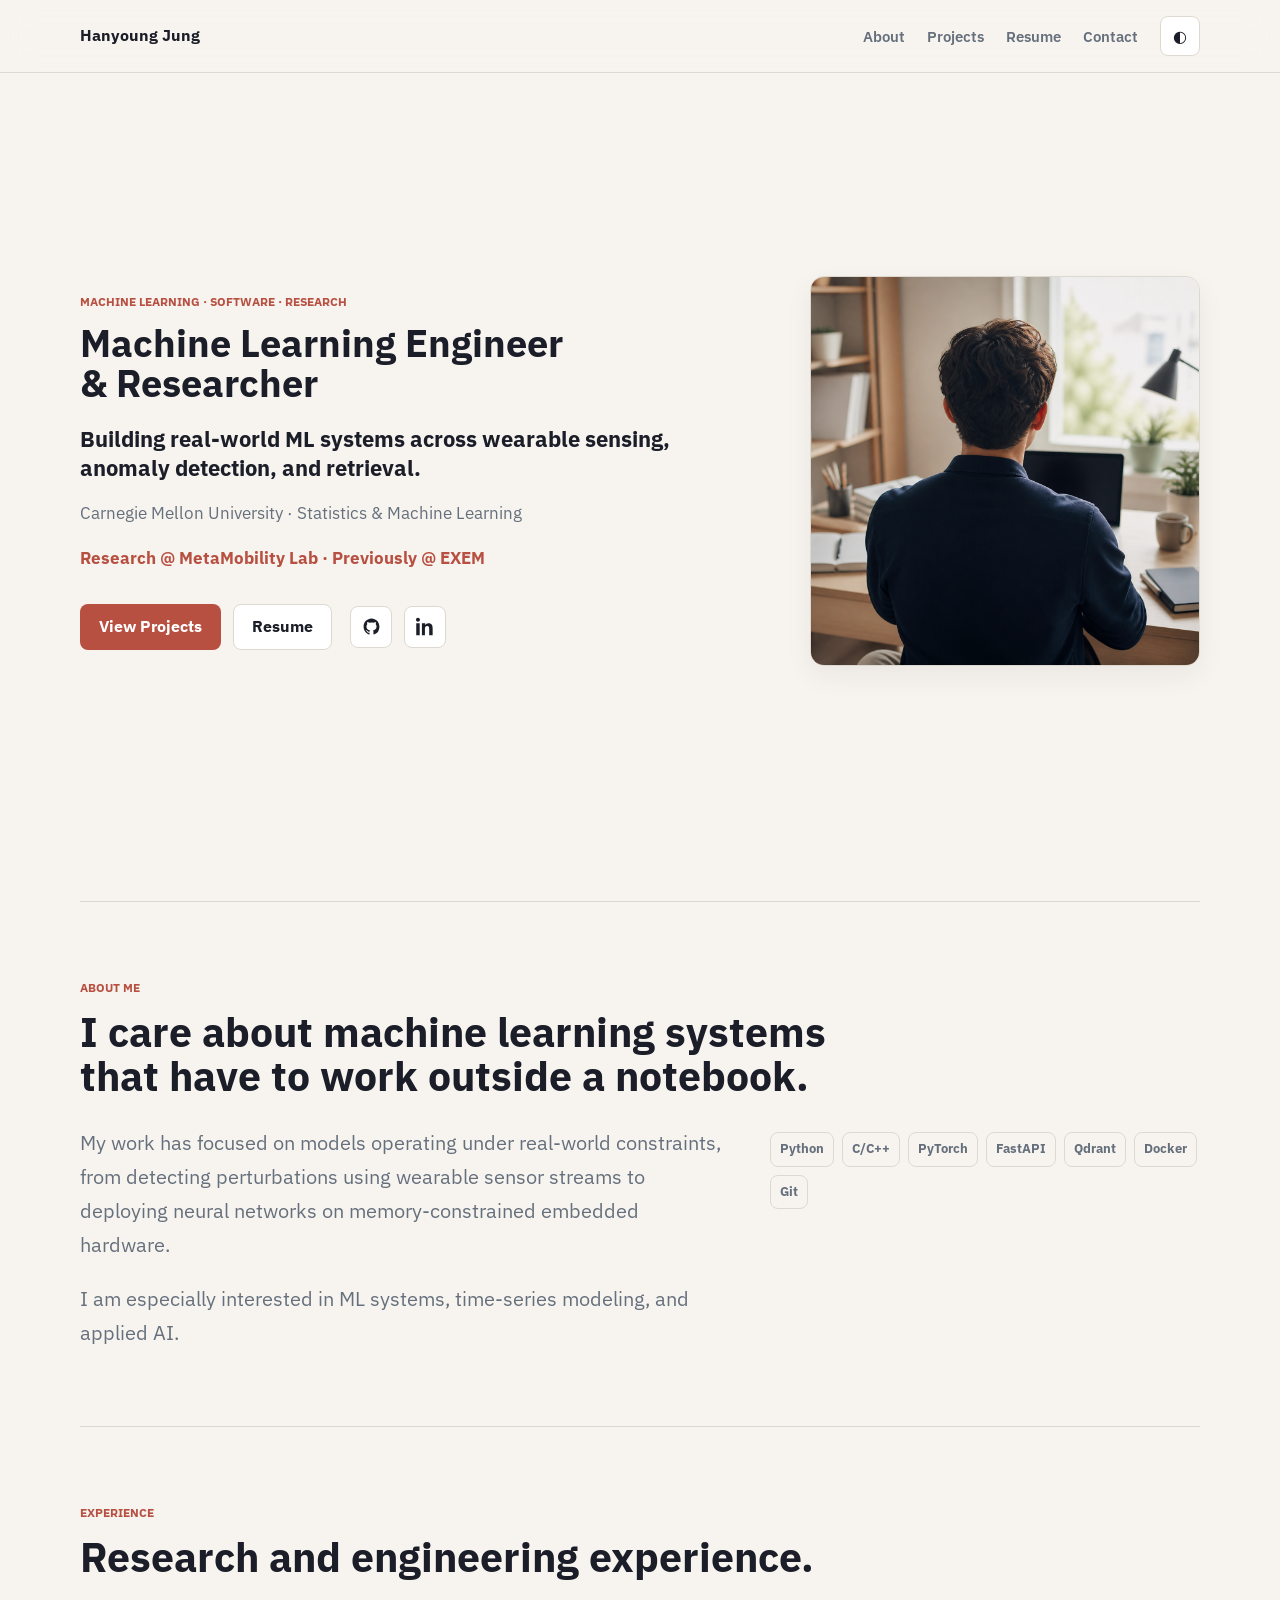
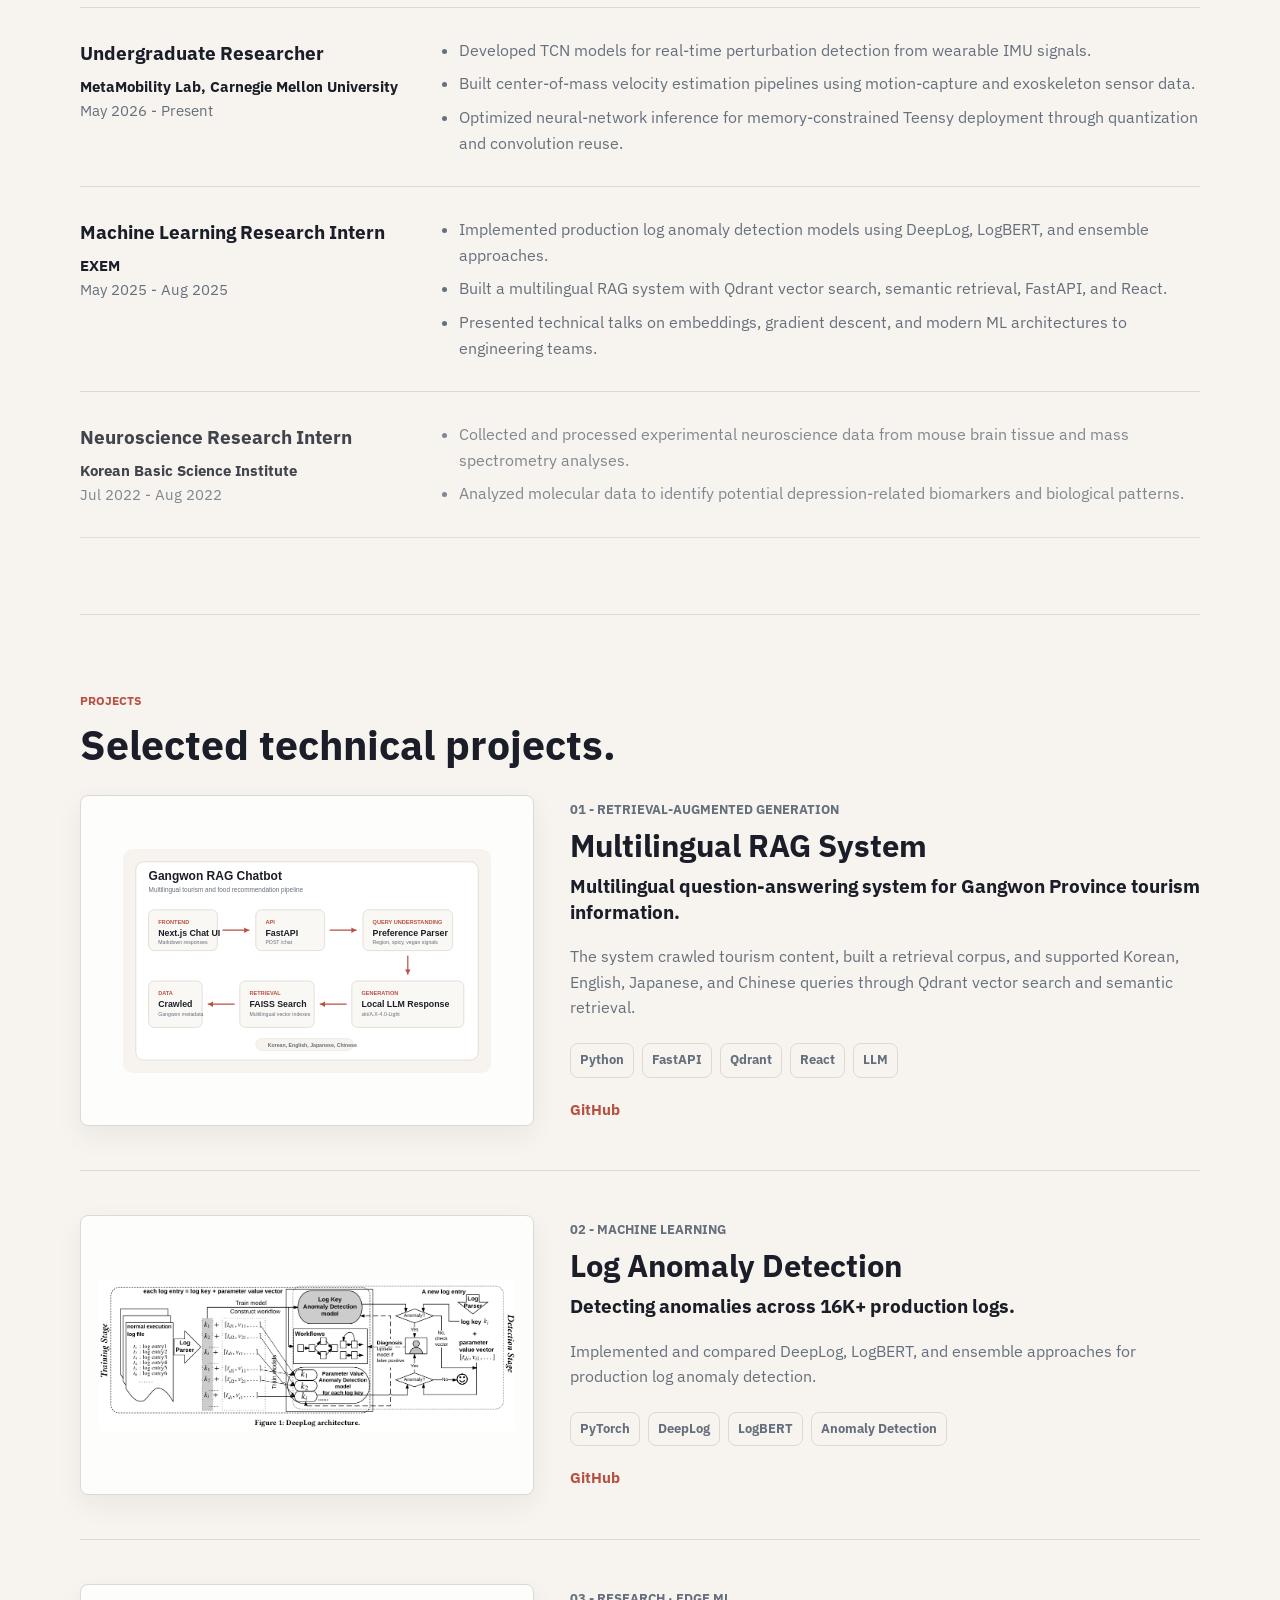
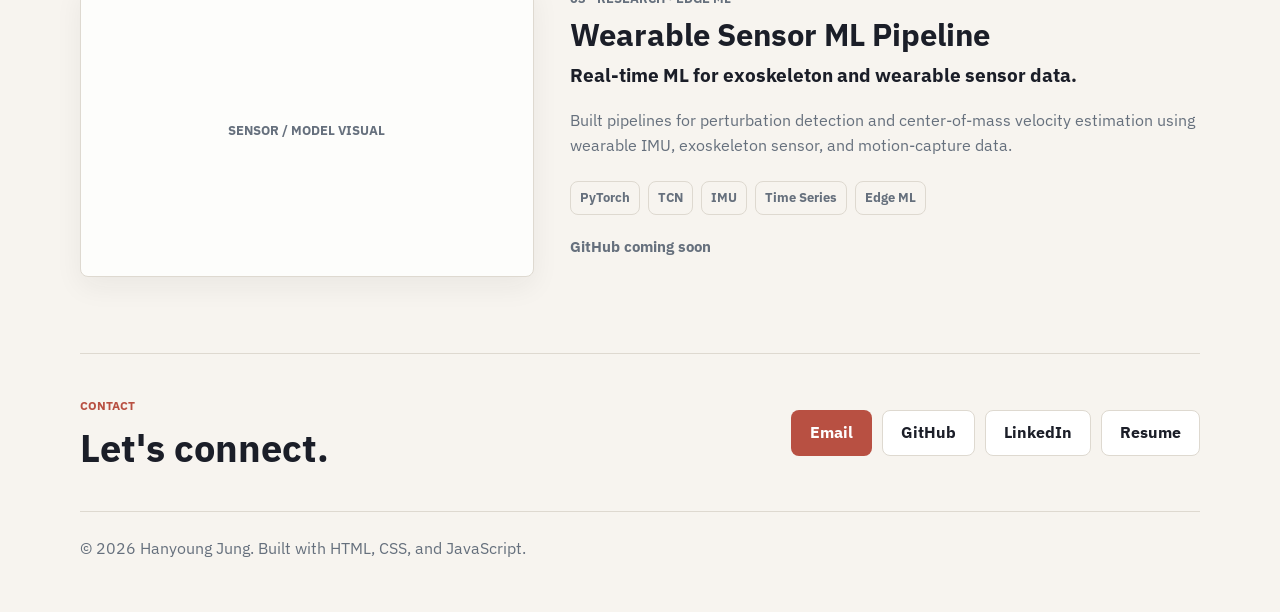
==== index.html @ b2483b04 "Add RAG architecture visual" ====
<!DOCTYPE html>
<html lang="en">
  <head>
    <meta charset="UTF-8" />
    <meta name="viewport" content="width=device-width, initial-scale=1.0" />
    <meta
      name="description"
      content="Hanyoung Jung's portfolio showcasing machine learning, data, and software projects."
    />
    <title>Hanyoung Jung | Portfolio</title>
    <link rel="preconnect" href="https://fonts.googleapis.com" />
    <link rel="preconnect" href="https://fonts.gstatic.com" crossorigin />
    <link
      href="https://fonts.googleapis.com/css2?family=IBM+Plex+Sans:wght@400;500;600;700&display=swap"
      rel="stylesheet"
    />
    <link rel="stylesheet" href="styles.css" />
  </head>
  <body>
    <header class="site-header">
      <nav class="nav" aria-label="Primary navigation">
        <a class="brand" href="#top">Hanyoung Jung</a>
        <button class="menu-toggle" type="button" aria-label="Open navigation" aria-expanded="false">
          <span></span>
          <span></span>
          <span></span>
        </button>
        <div class="nav-links" id="nav-links">
          <a href="#about">About</a>
          <a href="#projects">Projects</a>
          <a href="Hanyoung_Jung_Resume_260811.pdf" target="_blank" rel="noreferrer">Resume</a>
          <a href="#contact">Contact</a>
          <button class="theme-toggle" type="button" aria-label="Toggle dark mode">
            <span class="theme-icon" aria-hidden="true">◐</span>
          </button>
        </div>
      </nav>
    </header>

    <main id="top">
      <section class="hero reveal" aria-labelledby="hero-title">
        <div class="hero-copy">
          <p class="eyebrow">Machine Learning · Software · Research</p>
          <h1 id="hero-title">
            <span>Machine Learning Engineer</span>
            <span>& Researcher</span>
          </h1>
          <p class="hero-statement">
            Building real-world ML systems across wearable sensing, anomaly detection, and retrieval.
          </p>
          <p class="hero-text">
            Carnegie Mellon University · Statistics & Machine Learning
          </p>
          <p class="hero-meta">Research @ MetaMobility Lab · Previously @ EXEM</p>
          <div class="hero-action-row">
            <div class="hero-actions">
              <a class="button primary" href="#projects">View Projects</a>
              <a
                class="button secondary"
                href="Hanyoung_Jung_Resume_260811.pdf"
                target="_blank"
                rel="noreferrer"
              >
                Resume
              </a>
            </div>
            <div class="social-links" aria-label="Social profile links">
              <a
                class="icon-link"
                href="https://github.com/hyjung25"
                target="_blank"
                rel="noreferrer"
                aria-label="GitHub profile"
              >
                <svg viewBox="0 0 24 24" aria-hidden="true">
                  <path
                    d="M12 2C6.48 2 2 6.58 2 12.26c0 4.54 2.87 8.39 6.84 9.75.5.1.68-.22.68-.49v-1.72c-2.78.62-3.37-1.37-3.37-1.37-.45-1.19-1.11-1.5-1.11-1.5-.91-.64.07-.63.07-.63 1 .07 1.53 1.06 1.53 1.06.9 1.57 2.35 1.12 2.92.86.09-.67.35-1.12.63-1.38-2.22-.26-4.55-1.14-4.55-5.07 0-1.12.39-2.03 1.03-2.75-.1-.26-.45-1.3.1-2.71 0 0 .84-.28 2.75 1.05A9.29 9.29 0 0 1 12 7.02c.85 0 1.7.12 2.5.34 1.9-1.33 2.74-1.05 2.74-1.05.55 1.41.2 2.45.1 2.71.64.72 1.03 1.63 1.03 2.75 0 3.94-2.34 4.8-4.57 5.06.36.32.68.94.68 1.9v2.79c0 .27.18.6.69.49A10.16 10.16 0 0 0 22 12.26C22 6.58 17.52 2 12 2Z"
                  />
                </svg>
              </a>
              <a
                class="icon-link"
                href="https://www.linkedin.com/in/hanyoung-jung/"
                target="_blank"
                rel="noreferrer"
                aria-label="LinkedIn profile"
              >
                <svg viewBox="0 0 24 24" aria-hidden="true">
                  <path
                    d="M4.98 3.5C4.98 4.88 3.87 6 2.5 6S0 4.88 0 3.5 1.12 1 2.5 1s2.48 1.12 2.48 2.5ZM.32 8.03h4.34V23H.32V8.03Zm7.15 0h4.16v2.05h.06c.58-1.1 2-2.26 4.12-2.26 4.4 0 5.21 2.9 5.21 6.67V23h-4.34v-7.55c0-1.8-.03-4.12-2.5-4.12-2.52 0-2.9 1.97-2.9 4V23H7.47V8.03Z"
                  />
                </svg>
              </a>
            </div>
          </div>
        </div>
        <div class="hero-media" aria-label="Profile image">
          <img src="assets/profile-placeholder.png" alt="Profile placeholder in a study workspace" />
        </div>
      </section>

      <section class="section about-section reveal" id="about" aria-labelledby="about-title">
        <div class="section-heading compact-heading">
          <p class="eyebrow">About Me</p>
          <h2 id="about-title">I care about machine learning systems that have to work outside a notebook.</h2>
        </div>
        <div class="about-editorial">
          <div class="about-copy">
            <p>
              My work has focused on models operating under real-world constraints, from detecting
              perturbations using wearable sensor streams to deploying neural networks on
              memory-constrained embedded hardware.
            </p>
            <p>
              I am especially interested in ML systems, time-series modeling, and applied AI.
            </p>
          </div>
          <div class="skill-strip" aria-label="Technical skills">
            <span>Python</span>
            <span>C/C++</span>
            <span>PyTorch</span>
            <span>FastAPI</span>
            <span>Qdrant</span>
            <span>Docker</span>
            <span>Git</span>
          </div>
        </div>
      </section>

      <section class="section experience-section reveal" aria-labelledby="experience-title">
        <div class="section-heading compact-heading">
          <p class="eyebrow">Experience</p>
          <h2 id="experience-title">Research and engineering experience.</h2>
        </div>
        <div class="experience-list">
          <article class="timeline-item">
            <div class="experience-header">
              <h3>Undergraduate Researcher</h3>
              <p class="meta">MetaMobility Lab, Carnegie Mellon University</p>
              <p class="date">May 2026 - Present</p>
            </div>
            <ul class="experience-bullets">
              <li>Developed TCN models for real-time perturbation detection from wearable IMU signals.</li>
              <li>Built center-of-mass velocity estimation pipelines using motion-capture and exoskeleton sensor data.</li>
              <li>Optimized neural-network inference for memory-constrained Teensy deployment through quantization and convolution reuse.</li>
            </ul>
          </article>
          <article class="timeline-item">
            <div class="experience-header">
              <h3>Machine Learning Research Intern</h3>
              <p class="meta">EXEM</p>
              <p class="date">May 2025 - Aug 2025</p>
            </div>
            <ul class="experience-bullets">
              <li>Implemented production log anomaly detection models using DeepLog, LogBERT, and ensemble approaches.</li>
              <li>Built a multilingual RAG system with Qdrant vector search, semantic retrieval, FastAPI, and React.</li>
              <li>Presented technical talks on embeddings, gradient descent, and modern ML architectures to engineering teams.</li>
            </ul>
          </article>
          <article class="timeline-item secondary-experience">
            <div class="experience-header">
              <h3>Neuroscience Research Intern</h3>
              <p class="meta">Korean Basic Science Institute</p>
              <p class="date">Jul 2022 - Aug 2022</p>
            </div>
            <ul class="experience-bullets">
              <li>Collected and processed experimental neuroscience data from mouse brain tissue and mass spectrometry analyses.</li>
              <li>Analyzed molecular data to identify potential depression-related biomarkers and biological patterns.</li>
            </ul>
          </article>
        </div>
      </section>

      <section class="section projects-section reveal" id="projects" aria-labelledby="projects-title">
        <div class="section-heading compact-heading">
          <p class="eyebrow">Projects</p>
          <h2 id="projects-title">Selected technical projects.</h2>
        </div>
        <div class="featured-projects">
          <article class="featured-project">
            <div class="project-visual" aria-label="RAG system architecture visual">
              <img
                src="assets/rag-architecture.svg"
                alt="Gangwon RAG Chatbot architecture diagram"
              />
            </div>
            <div class="project-content">
              <p class="project-index">01 - Retrieval-Augmented Generation</p>
              <h3>Multilingual RAG System</h3>
              <p class="project-lede">
                Multilingual question-answering system for Gangwon Province tourism information.
              </p>
              <p>
                The system crawled tourism content, built a retrieval corpus, and supported Korean,
                English, Japanese, and Chinese queries through Qdrant vector search and semantic
                retrieval.
              </p>
              <ul class="tech-list">
                <li>Python</li>
                <li>FastAPI</li>
                <li>Qdrant</li>
                <li>React</li>
                <li>LLM</li>
              </ul>
              <a
                class="project-link"
                href="https://github.com/hyjung25/gangwon-rag-chatbot"
                target="_blank"
                rel="noreferrer"
              >
                GitHub
              </a>
            </div>
          </article>
          <article class="featured-project">
            <div class="project-visual" aria-label="Placeholder for log anomaly detection model visual">
              <img src="assets/Deeplog.png" alt="DeepLog architecture diagram" />
            </div>
            <div class="project-content">
              <p class="project-index">02 - Machine Learning</p>
              <h3>Log Anomaly Detection</h3>
              <p class="project-lede">Detecting anomalies across 16K+ production logs.</p>
              <p>
                Implemented and compared DeepLog, LogBERT, and ensemble approaches for production
                log anomaly detection.
              </p>
              <ul class="tech-list">
                <li>PyTorch</li>
                <li>DeepLog</li>
                <li>LogBERT</li>
                <li>Anomaly Detection</li>
              </ul>
              <a
                class="project-link"
                href="https://github.com/hyjung25/log-anomaly-detection"
                target="_blank"
                rel="noreferrer"
              >
                GitHub
              </a>
            </div>
          </article>
          <article class="featured-project">
            <div class="project-visual" aria-label="Placeholder for wearable ML sensor visual">
              <span>Sensor / model visual</span>
            </div>
            <div class="project-content">
              <p class="project-index">03 - Research · Edge ML</p>
              <h3>Wearable Sensor ML Pipeline</h3>
              <p class="project-lede">
                Real-time ML for exoskeleton and wearable sensor data.
              </p>
              <p>
                Built pipelines for perturbation detection and center-of-mass velocity estimation
                using wearable IMU, exoskeleton sensor, and motion-capture data.
              </p>
              <ul class="tech-list">
                <li>PyTorch</li>
                <li>TCN</li>
                <li>IMU</li>
                <li>Time Series</li>
                <li>Edge ML</li>
              </ul>
              <p class="project-link pending">GitHub coming soon</p>
            </div>
          </article>
        </div>
      </section>

      <section class="contact-section reveal" id="contact" aria-labelledby="contact-title">
        <div class="contact-panel">
          <div>
            <p class="eyebrow">Contact</p>
            <h2 id="contact-title">Let's connect.</h2>
          </div>
          <div class="contact-links">
            <a class="button primary" href="mailto:hanyounj@andrew.cmu.edu">Email</a>
            <a class="button secondary" href="https://github.com/hyjung25" target="_blank" rel="noreferrer">GitHub</a>
            <a
              class="button secondary"
              href="https://www.linkedin.com/in/hanyoung-jung/"
              target="_blank"
              rel="noreferrer"
            >
              LinkedIn
            </a>
            <a
              class="button secondary"
              href="Hanyoung_Jung_Resume_260811.pdf"
              target="_blank"
              rel="noreferrer"
            >
              Resume
            </a>
          </div>
        </div>
      </section>
    </main>

    <footer class="site-footer">
      <p>© <span id="year"></span> Hanyoung Jung. Built with HTML, CSS, and JavaScript.</p>
    </footer>

    <script src="script.js"></script>
  </body>
</html>
---- styles.css ----
:root {
  color-scheme: light;
  --bg: #f7f4ef;
  --surface: #ffffff;
  --text: #1b1e28;
  --muted: #66707d;
  --line: #ded9d0;
  --accent: #b85042;
  --accent-strong: #933c32;
  --shadow: 0 18px 45px rgba(27, 30, 40, 0.1);
  --soft-shadow: 0 10px 28px rgba(27, 30, 40, 0.06);
  --radius: 8px;
  --media-radius: 14px;
}

body.dark {
  color-scheme: dark;
  --bg: #151719;
  --surface: #202428;
  --text: #f2f4f6;
  --muted: #b7c0ca;
  --line: #363c44;
  --accent: #ef8d77;
  --accent-strong: #ffb09f;
  --shadow: 0 18px 45px rgba(0, 0, 0, 0.3);
  --soft-shadow: 0 10px 28px rgba(0, 0, 0, 0.18);
}

* {
  box-sizing: border-box;
}

html {
  scroll-behavior: smooth;
  scroll-padding-top: 92px;
}

body {
  margin: 0;
  background: var(--bg);
  color: var(--text);
  font-family: "IBM Plex Sans", system-ui, -apple-system, BlinkMacSystemFont, "Segoe UI", sans-serif;
  line-height: 1.6;
}

a {
  color: inherit;
}

img {
  display: block;
  max-width: 100%;
}

.site-header {
  position: sticky;
  top: 0;
  z-index: 10;
  border-bottom: 1px solid var(--line);
  background: color-mix(in srgb, var(--bg) 88%, transparent);
  backdrop-filter: blur(16px);
  transition: background-color 180ms ease, box-shadow 180ms ease;
}

.site-header.scrolled {
  box-shadow: 0 8px 22px rgba(27, 30, 40, 0.08);
}

.nav,
.hero,
.section,
.contact-section,
.site-footer {
  width: min(1120px, calc(100% - 40px));
  margin: 0 auto;
}

.nav {
  display: flex;
  align-items: center;
  justify-content: space-between;
  min-height: 72px;
}

.brand {
  font-size: 1rem;
  font-weight: 700;
  text-decoration: none;
}

.nav-links {
  display: flex;
  align-items: center;
  gap: 22px;
}

.nav-links a {
  color: var(--muted);
  font-size: 0.95rem;
  font-weight: 600;
  text-decoration: none;
  transition: color 160ms ease;
}

.nav-links a:hover,
.nav-links a:focus-visible {
  color: var(--text);
}

a:focus-visible,
button:focus-visible {
  outline: 3px solid color-mix(in srgb, var(--accent) 45%, transparent);
  outline-offset: 3px;
}

.theme-toggle,
.menu-toggle {
  display: inline-grid;
  place-items: center;
  border: 1px solid var(--line);
  border-radius: var(--radius);
  background: var(--surface);
  color: var(--text);
  cursor: pointer;
}

.theme-toggle {
  width: 40px;
  height: 40px;
  font-size: 1rem;
  transition: border-color 160ms ease, transform 160ms ease;
}

.theme-toggle:hover {
  border-color: var(--accent);
  transform: translateY(-1px);
}

.menu-toggle {
  display: none;
  width: 42px;
  height: 42px;
  gap: 4px;
}

.menu-toggle span {
  width: 18px;
  height: 2px;
  background: var(--text);
}

.hero {
  display: grid;
  grid-template-columns: minmax(0, 1.08fr) minmax(260px, 390px);
  align-items: center;
  gap: 56px;
  min-height: calc(100vh - 72px);
  padding: 64px 0 96px;
}

.hero-copy {
  max-width: 780px;
}

.eyebrow {
  margin: 0 0 12px;
  color: var(--accent);
  font-size: 0.78rem;
  font-weight: 700;
  letter-spacing: 0;
  text-transform: uppercase;
}

h1,
h2,
h3,
p {
  margin-top: 0;
}

h1 {
  max-width: 760px;
  margin-bottom: 20px;
  font-size: clamp(2.35rem, 3vw, 3.05rem);
  font-weight: 700;
  line-height: 1.04;
  letter-spacing: 0;
}

h1 span {
  display: block;
  white-space: nowrap;
}

h2 {
  margin-bottom: 0;
  font-size: clamp(1.8rem, 3.2vw, 2.7rem);
  font-weight: 700;
  line-height: 1.08;
  letter-spacing: 0;
}

h3 {
  margin-bottom: 10px;
  font-weight: 700;
  font-size: 1.2rem;
}

.hero-statement {
  max-width: 720px;
  margin-bottom: 18px;
  color: var(--text);
  font-size: clamp(1.18rem, 1.75vw, 1.45rem);
  font-weight: 700;
  line-height: 1.3;
}

.hero-text,
.hero-meta {
  max-width: 620px;
  color: var(--muted);
  font-size: 1.06rem;
}

.hero-meta {
  margin-bottom: 0;
  color: var(--accent);
  font-weight: 700;
}

.hero-action-row,
.hero-actions,
.social-links {
  display: flex;
  flex-wrap: wrap;
  align-items: center;
}

.hero-action-row {
  gap: 18px;
  margin-top: 32px;
}

.hero-actions,
.social-links {
  gap: 12px;
}

.button {
  display: inline-flex;
  align-items: center;
  justify-content: center;
  min-height: 46px;
  padding: 0 18px;
  border: 1px solid transparent;
  border-radius: var(--radius);
  font-weight: 700;
  text-decoration: none;
  cursor: pointer;
  transition: background-color 170ms ease, border-color 170ms ease, color 170ms ease,
    transform 170ms ease, box-shadow 170ms ease;
}

.button.primary {
  background: var(--accent);
  color: #ffffff;
}

.button.primary:hover {
  background: var(--accent-strong);
  transform: translateY(-1px);
}

.button.secondary {
  border-color: var(--line);
  background: var(--surface);
  color: var(--text);
}

.button.secondary:hover {
  border-color: var(--accent);
  transform: translateY(-1px);
}

.icon-link {
  display: inline-grid;
  place-items: center;
  width: 42px;
  height: 42px;
  border: 1px solid var(--line);
  border-radius: var(--radius);
  background: var(--surface);
  color: var(--text);
  transition: border-color 170ms ease, color 170ms ease, transform 170ms ease;
}

.icon-link:hover {
  border-color: var(--accent);
  color: var(--accent);
  transform: translateY(-1px);
}

.icon-link svg {
  width: 19px;
  height: 19px;
  fill: currentColor;
}

.hero-media {
  overflow: hidden;
  border: 1px solid var(--line);
  border-radius: var(--media-radius);
  box-shadow: var(--soft-shadow);
}

.hero-media img {
  width: 100%;
  aspect-ratio: 1;
  object-fit: cover;
}

.section {
  padding: 76px 0;
  border-top: 1px solid var(--line);
}

.section-heading {
  max-width: 760px;
  margin-bottom: 34px;
}

.compact-heading {
  margin-bottom: 28px;
}

.about-editorial {
  display: grid;
  grid-template-columns: minmax(0, 0.9fr) minmax(260px, 0.6fr);
  gap: 46px;
  align-items: start;
}

.about-copy {
  max-width: 760px;
  color: var(--muted);
  font-size: clamp(1.12rem, 1.6vw, 1.35rem);
  line-height: 1.65;
}

.about-copy p:last-child {
  margin-bottom: 0;
}

.skill-strip,
.tech-list {
  display: flex;
  flex-wrap: wrap;
  gap: 8px;
  padding: 0;
  margin: 0;
  list-style: none;
}

.skill-strip {
  padding-top: 6px;
}

.skill-strip span,
.tech-list li {
  padding: 6px 9px;
  border: 1px solid var(--line);
  border-radius: var(--radius);
  color: var(--muted);
  font-size: 0.8rem;
  font-weight: 800;
}

.experience-list {
  border-top: 1px solid var(--line);
}

.timeline-item {
  display: grid;
  grid-template-columns: minmax(230px, 0.42fr) 1fr;
  gap: 42px;
  padding: 30px 0;
  border-bottom: 1px solid var(--line);
}

.timeline-item h3 {
  margin-bottom: 6px;
}

.timeline-item .meta,
.timeline-item .date {
  margin-bottom: 0;
  color: var(--muted);
  font-size: 0.94rem;
}

.timeline-item .meta {
  color: var(--text);
  font-weight: 800;
}

.secondary-experience {
  opacity: 0.82;
}

.experience-bullets {
  display: grid;
  gap: 8px;
  padding-left: 18px;
  margin: 0;
  color: var(--muted);
}

.featured-projects {
  display: grid;
  gap: 44px;
}

.featured-project {
  display: grid;
  grid-template-columns: minmax(260px, 0.72fr) minmax(0, 1fr);
  gap: 36px;
  align-items: stretch;
  padding: 0 0 44px;
  border-bottom: 1px solid var(--line);
}

.featured-project:last-child {
  padding-bottom: 0;
  border-bottom: 0;
}

.project-visual {
  display: grid;
  place-items: center;
  min-height: 260px;
  border: 1px solid var(--line);
  border-radius: var(--radius);
  background: color-mix(in srgb, var(--surface) 78%, var(--bg));
  color: var(--muted);
  box-shadow: var(--soft-shadow);
}

.project-visual span {
  font-size: 0.82rem;
  font-weight: 800;
  letter-spacing: 0;
  text-transform: uppercase;
}

.project-visual img {
  width: 100%;
  height: 100%;
  max-height: 260px;
  padding: 18px;
  object-fit: contain;
}

.project-content {
  padding: 4px 0;
}

.project-index {
  margin-bottom: 10px;
  color: var(--accent);
  font-size: 0.82rem;
  font-weight: 800;
  text-transform: uppercase;
}

.project-content h3 {
  margin-bottom: 12px;
  font-size: clamp(1.65rem, 2.4vw, 2.25rem);
  line-height: 1.05;
}

.project-content p {
  color: var(--muted);
}

.project-lede {
  max-width: 640px;
  color: var(--text) !important;
  font-size: 1.18rem;
  font-weight: 800;
  line-height: 1.35;
}

.tech-list {
  margin-top: 22px;
}

.project-link {
  display: inline-flex;
  margin-top: 20px;
  color: var(--accent);
  font-size: 0.92rem;
  font-weight: 800;
  text-decoration: none;
}

.project-link:hover {
  color: var(--accent-strong);
  text-decoration: underline;
}

.project-link.pending {
  color: var(--muted);
  text-decoration: none;
}

.contact-section {
  padding: 42px 0;
  border-top: 1px solid var(--line);
}

.contact-panel {
  display: flex;
  align-items: center;
  justify-content: space-between;
  gap: 24px;
}

.contact-panel h2 {
  font-size: clamp(1.7rem, 3vw, 2.35rem);
}

.contact-links {
  display: flex;
  flex-wrap: wrap;
  justify-content: flex-end;
  gap: 10px;
}

body.js-ready .reveal {
  opacity: 0;
  transform: translateY(18px);
  transition: opacity 500ms ease, transform 500ms ease;
}

body.js-ready .reveal.visible {
  opacity: 1;
  transform: translateY(0);
}

.site-footer {
  padding: 24px 0 34px;
  color: var(--muted);
  border-top: 1px solid var(--line);
}

@media (max-width: 900px) {
  .hero,
  .about-editorial,
  .timeline-item,
  .featured-project {
    grid-template-columns: 1fr;
  }

  .hero {
    gap: 34px;
    min-height: auto;
    padding-top: 48px;
  }

  .hero-media {
    max-width: 360px;
  }

  .contact-panel {
    align-items: flex-start;
    flex-direction: column;
  }

  .contact-links {
    justify-content: flex-start;
  }
}

@media (max-width: 820px) {
  .menu-toggle {
    display: inline-grid;
  }

  .nav-links {
    position: absolute;
    top: 72px;
    right: 20px;
    display: none;
    width: min(260px, calc(100vw - 40px));
    padding: 16px;
    border: 1px solid var(--line);
    border-radius: var(--radius);
    background: var(--surface);
    box-shadow: var(--shadow);
  }

  .nav-links.open {
    display: grid;
  }
}

@media (max-width: 520px) {
  .nav,
  .hero,
  .section,
  .contact-section,
  .site-footer {
    width: min(100% - 28px, 1120px);
  }

  .section {
    padding: 58px 0;
  }

  .hero-actions,
  .hero-action-row,
  .button {
    width: 100%;
  }

  .social-links {
    width: auto;
  }

  h1 {
    font-size: 2.25rem;
  }

  h1 span {
    white-space: normal;
  }

  .project-visual {
    min-height: 190px;
  }
}

@media (prefers-reduced-motion: reduce) {
  html {
    scroll-behavior: auto;
  }

  *,
  *::before,
  *::after {
    transition-duration: 0.01ms !important;
    animation-duration: 0.01ms !important;
    animation-iteration-count: 1 !important;
  }

  body.js-ready .reveal {
    opacity: 1;
    transform: none;
  }
}
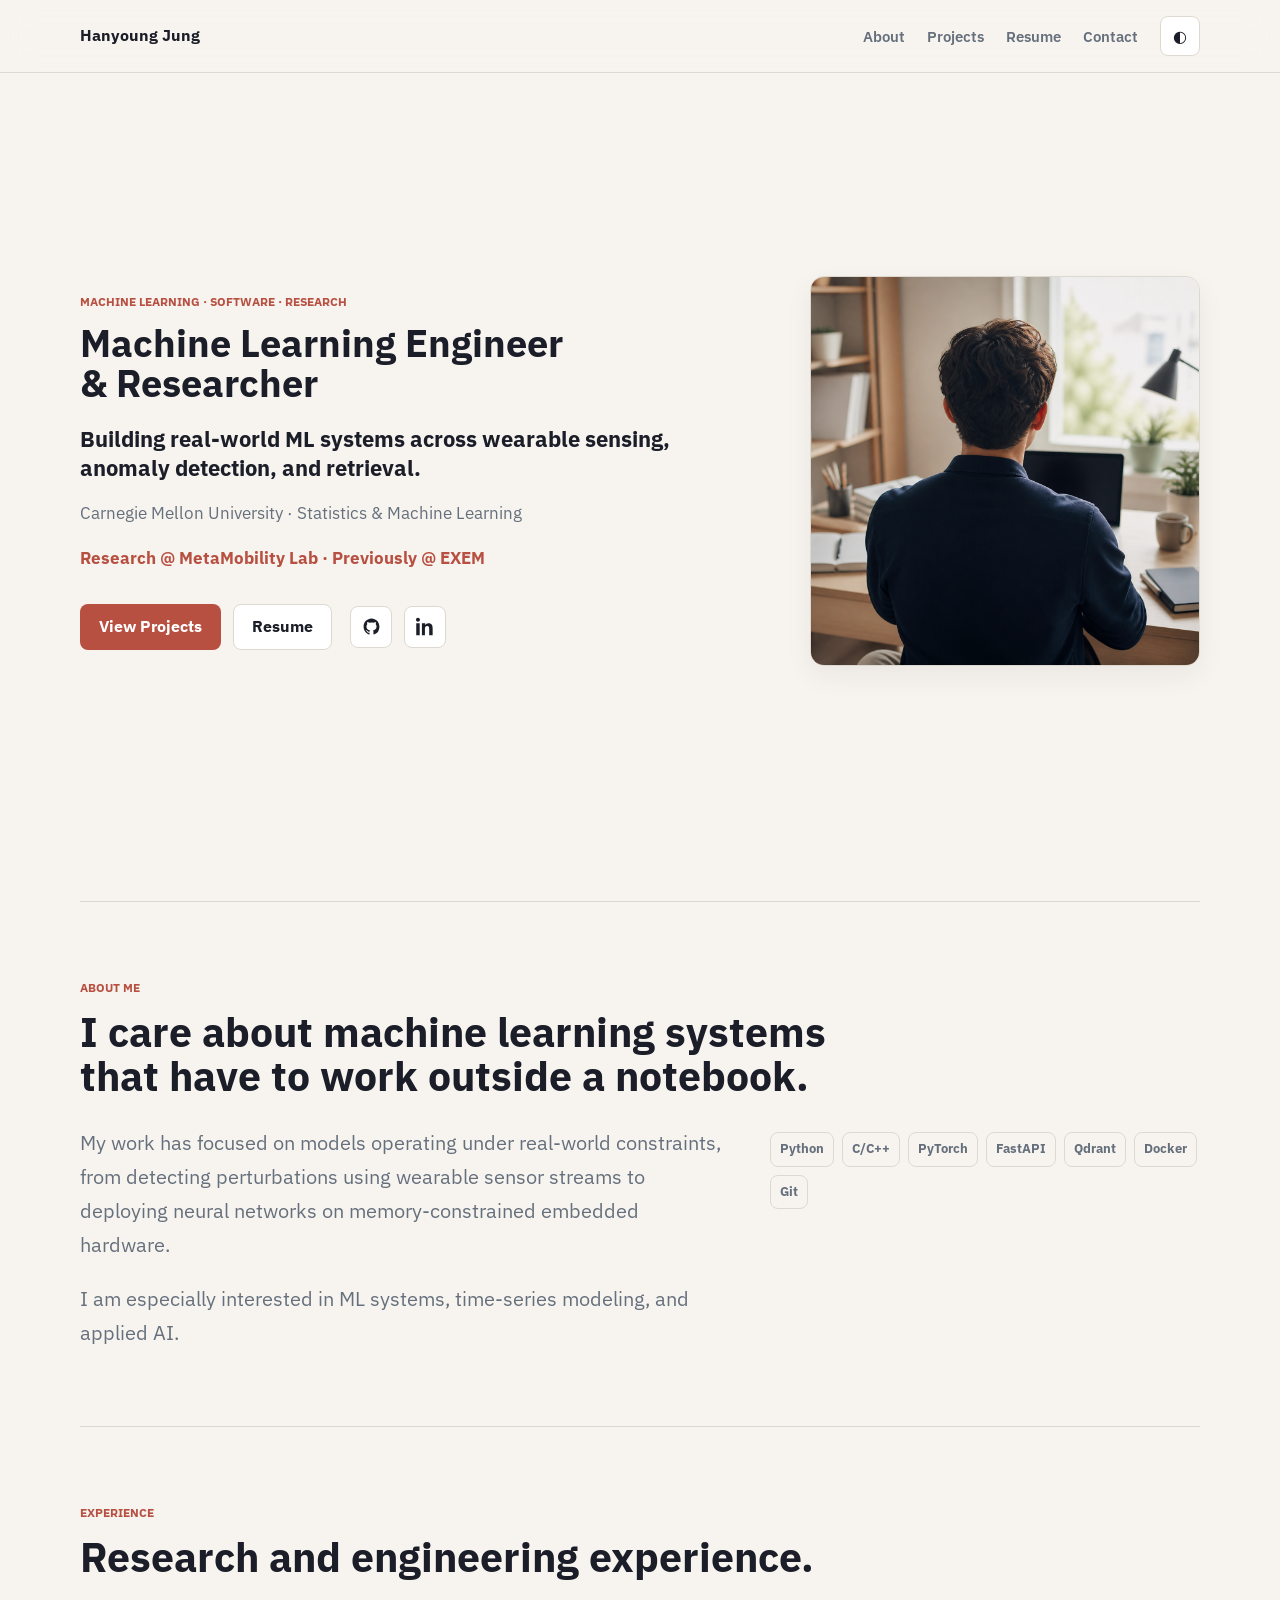
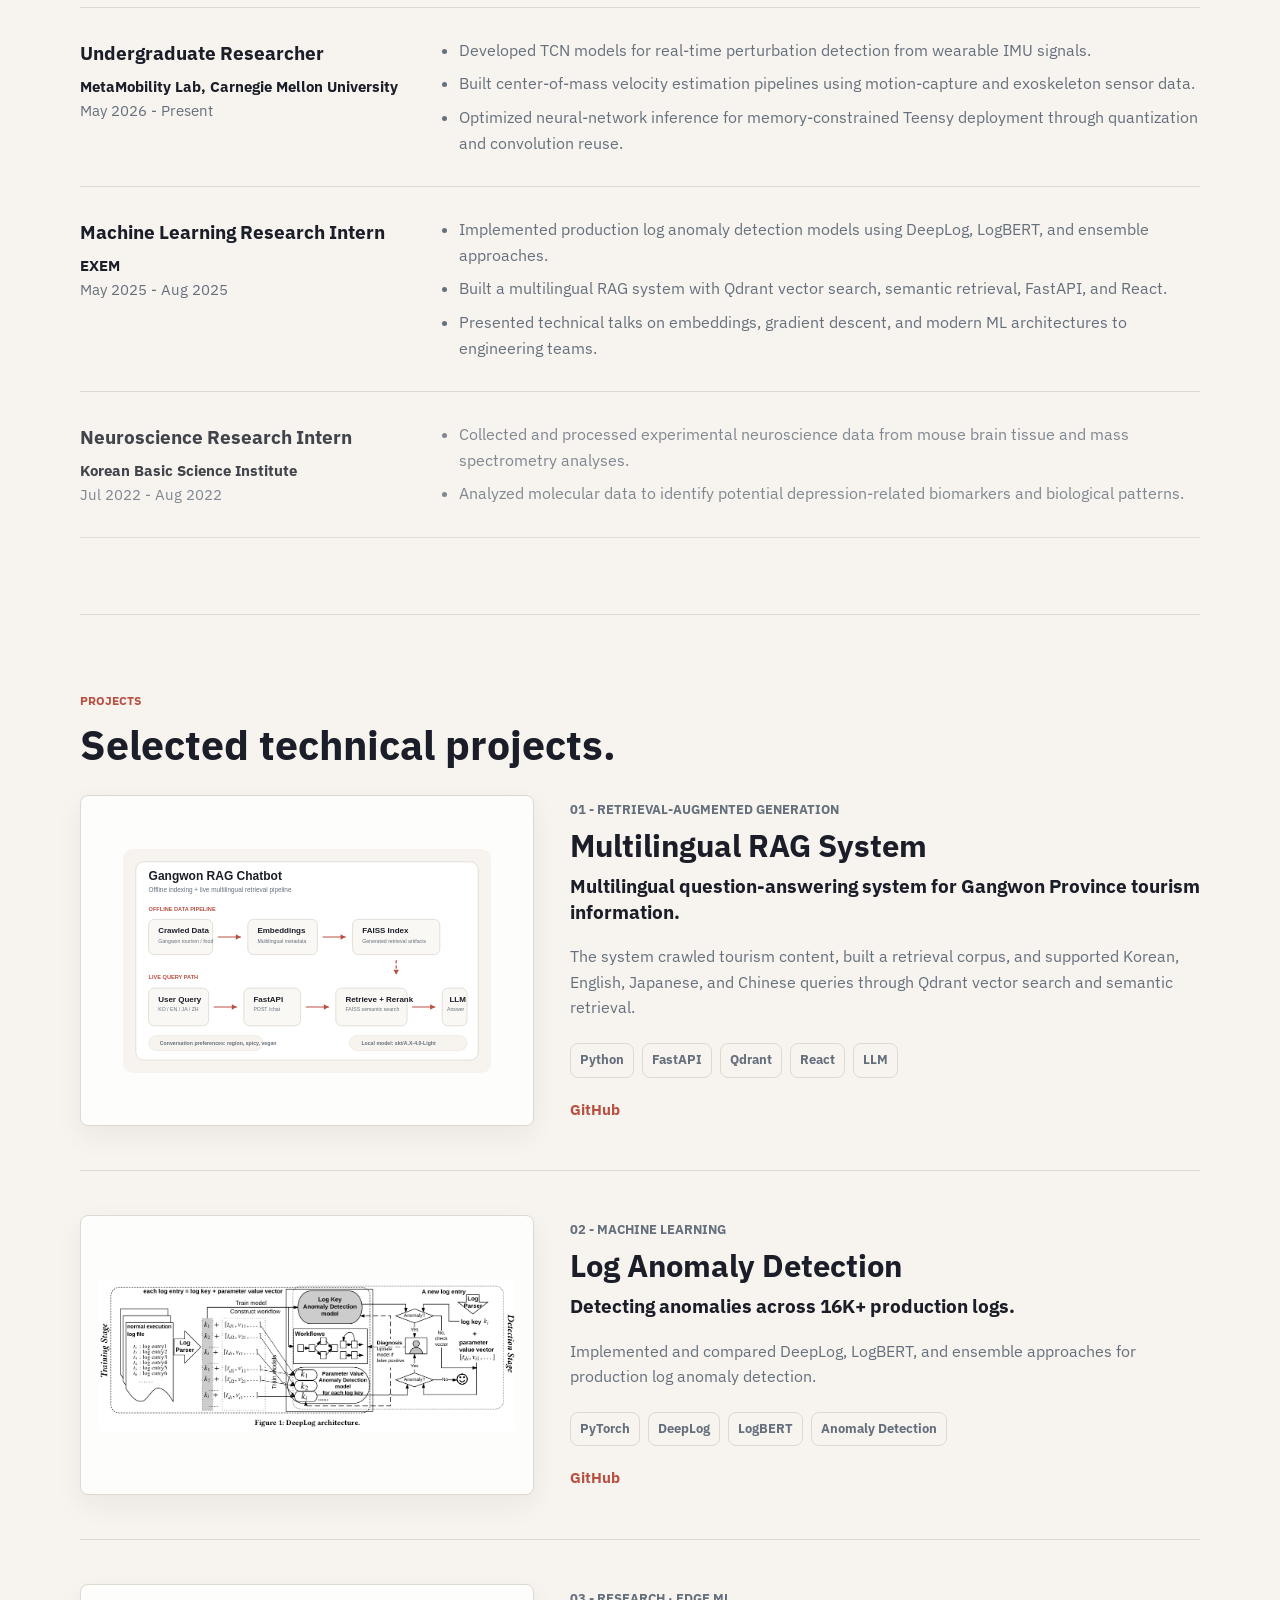
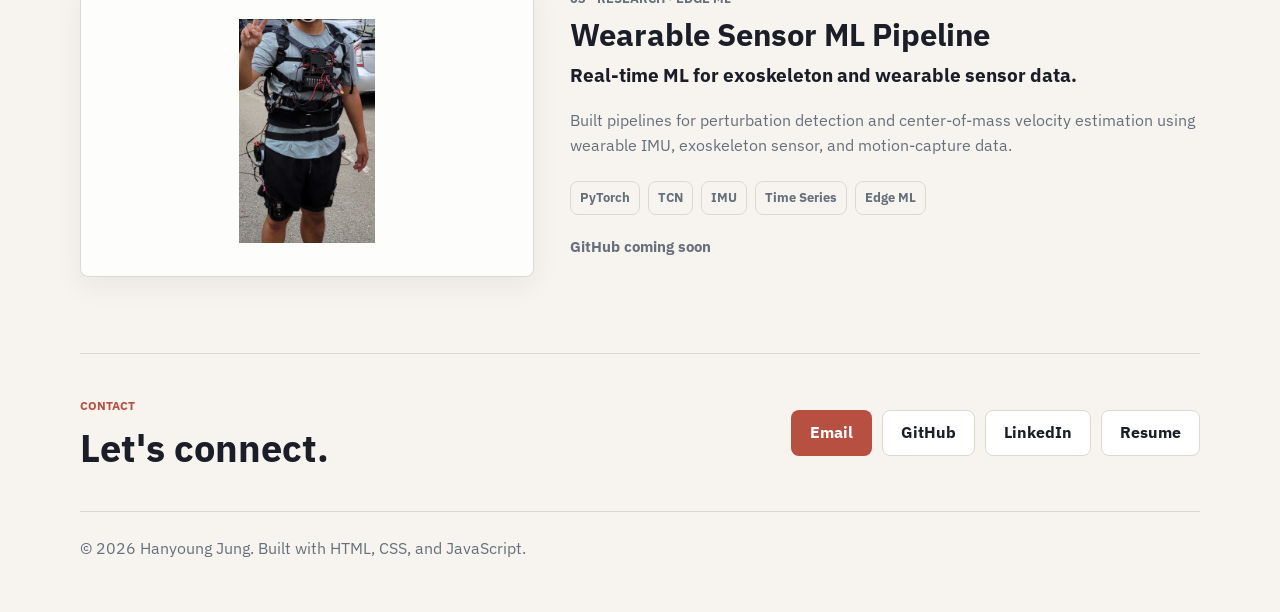
==== commit e1d378cd: "Update project visuals" ====
--- a/index.html
+++ b/index.html
@@ -241,8 +241,8 @@
             </div>
           </article>
           <article class="featured-project">
-            <div class="project-visual" aria-label="Placeholder for wearable ML sensor visual">
-              <span>Sensor / model visual</span>
+            <div class="project-visual" aria-label="Wearable sensor setup for exoskeleton research">
+              <img src="assets/Exo.png" alt="Wearable sensor setup used for exoskeleton research" />
             </div>
             <div class="project-content">
               <p class="project-index">03 - Research · Edge ML</p>
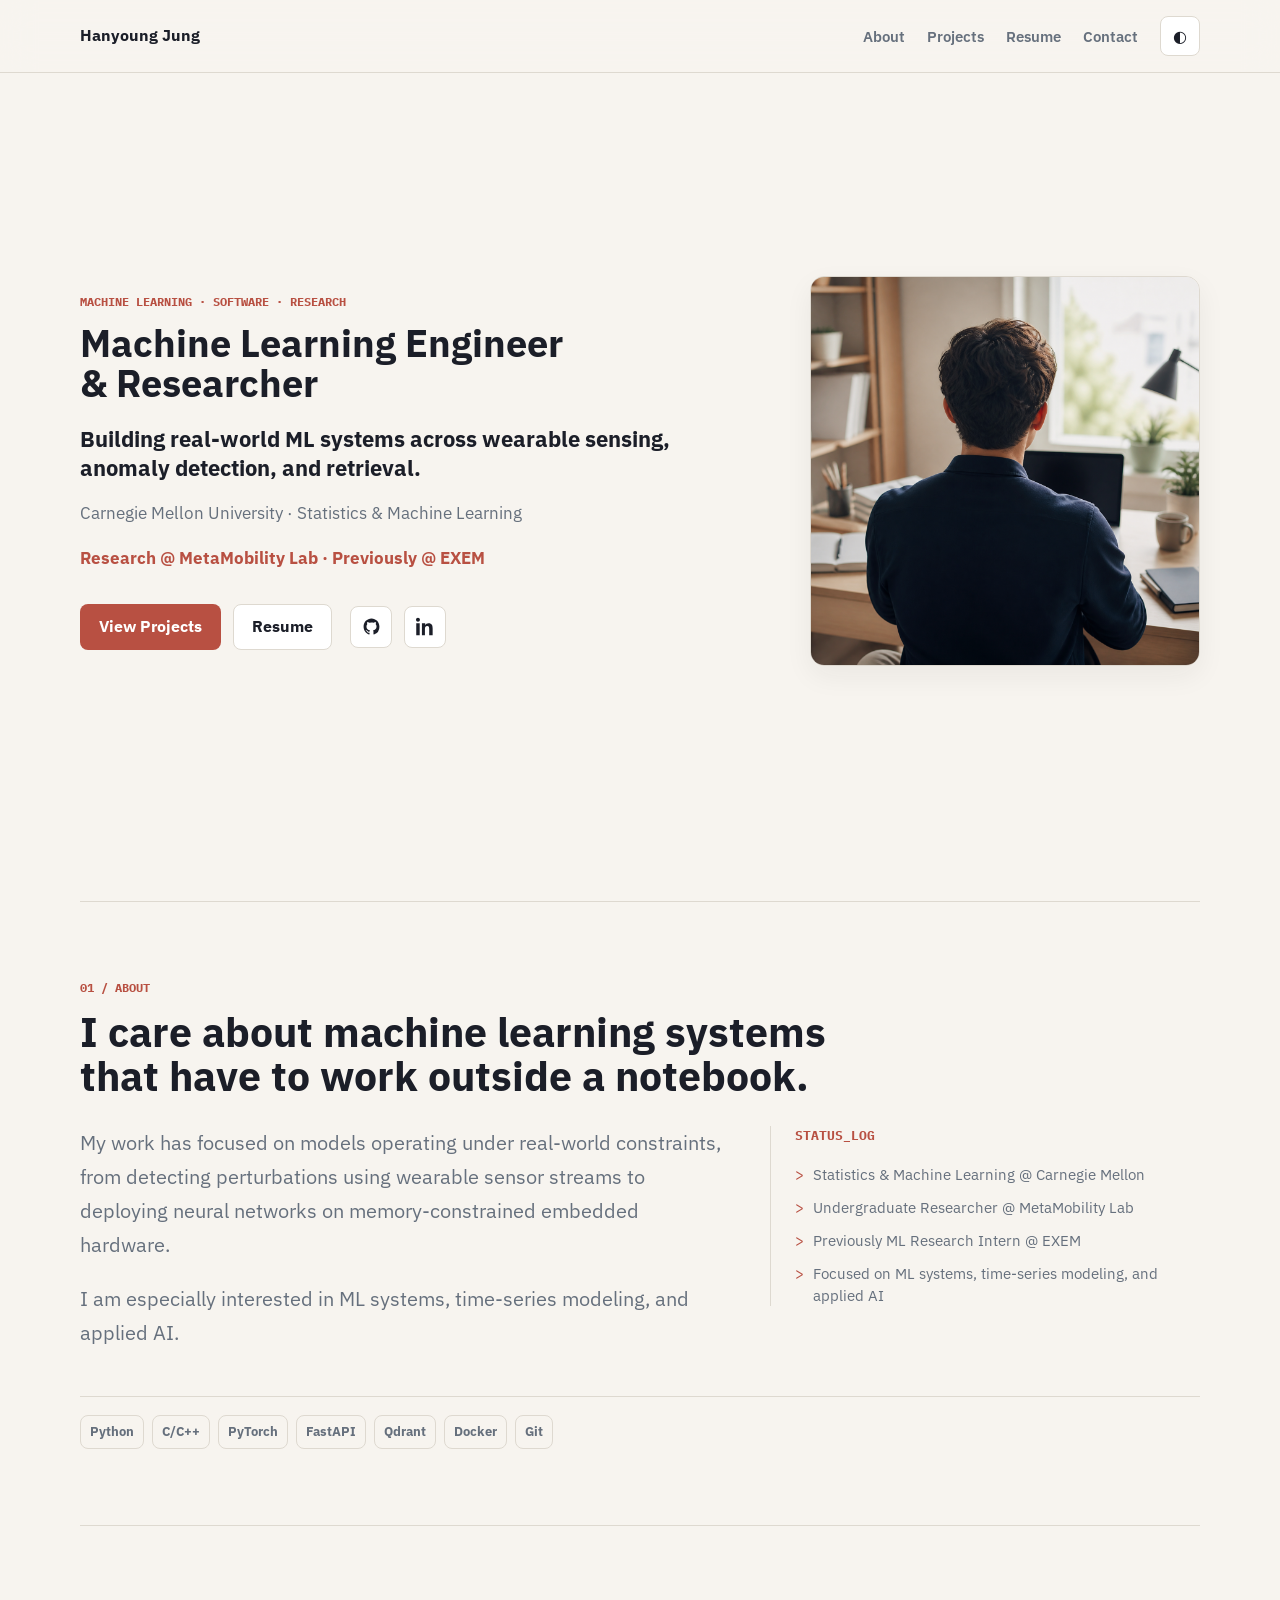
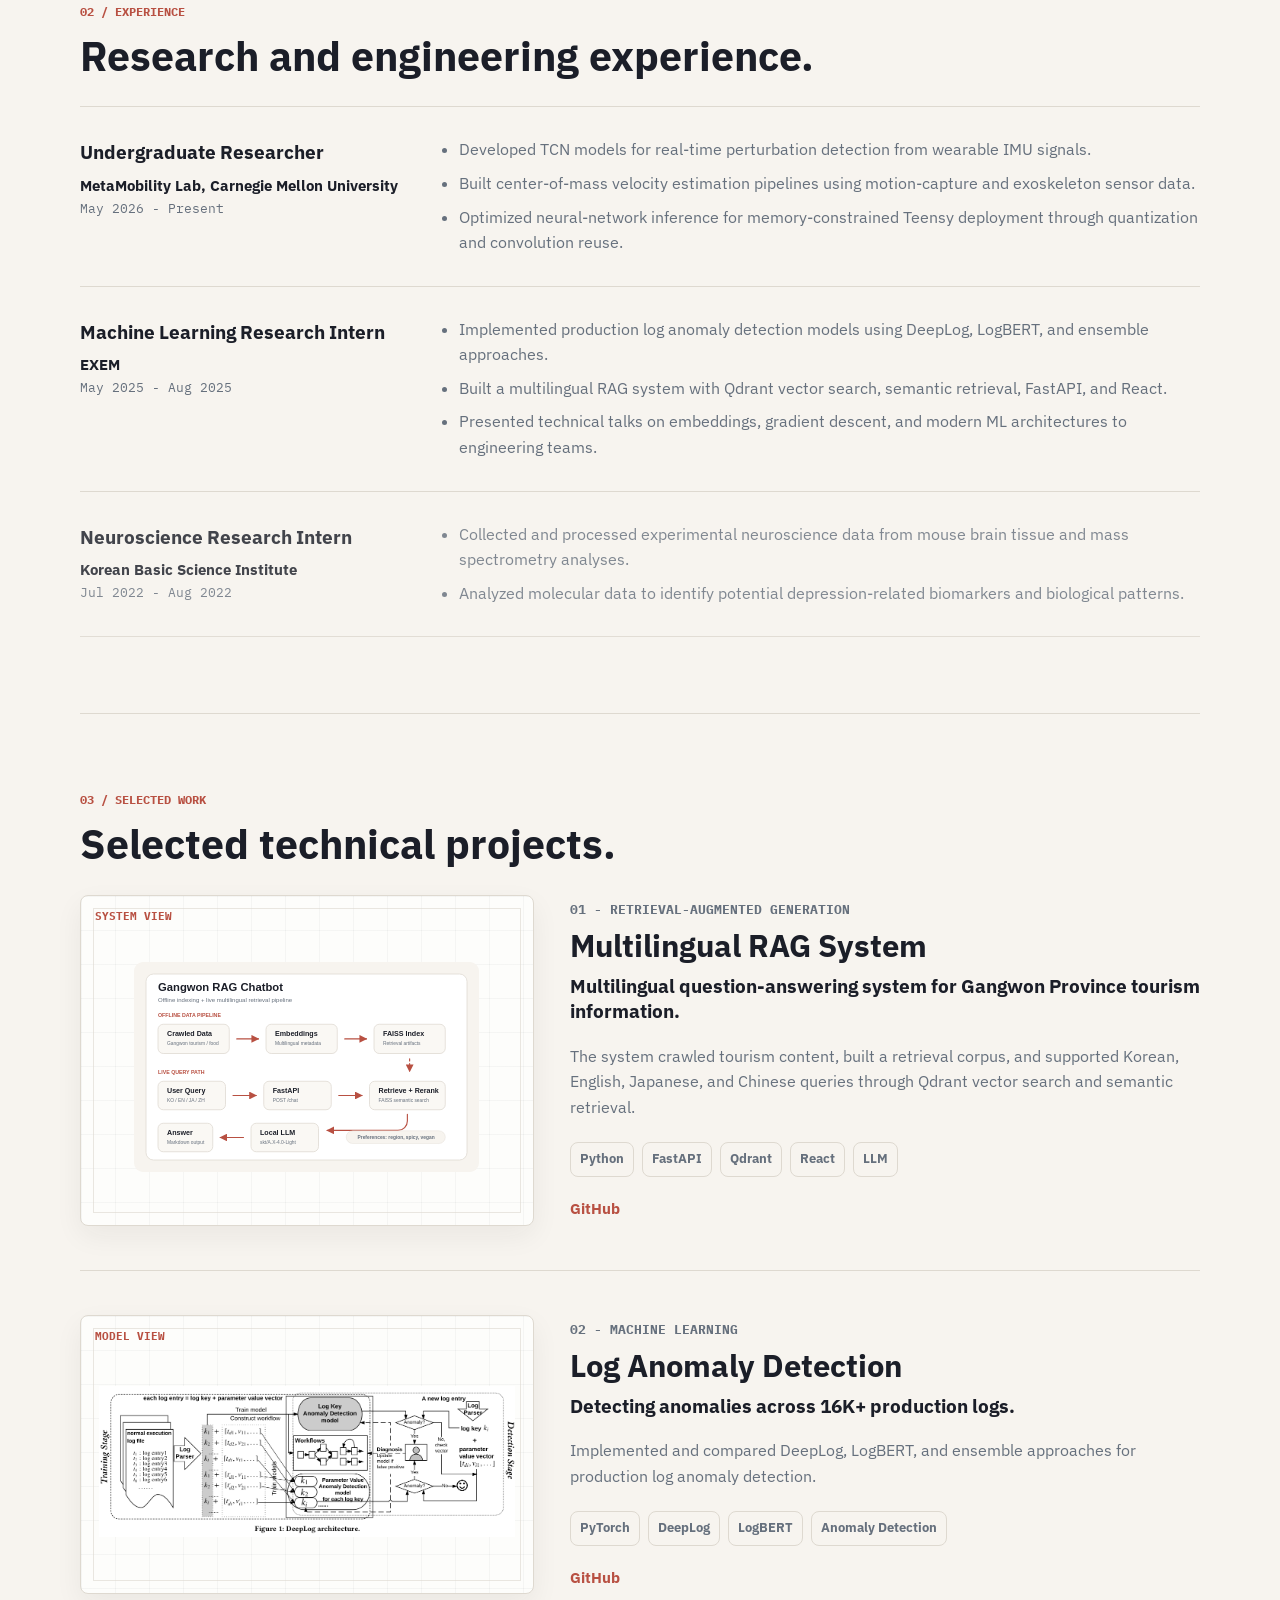
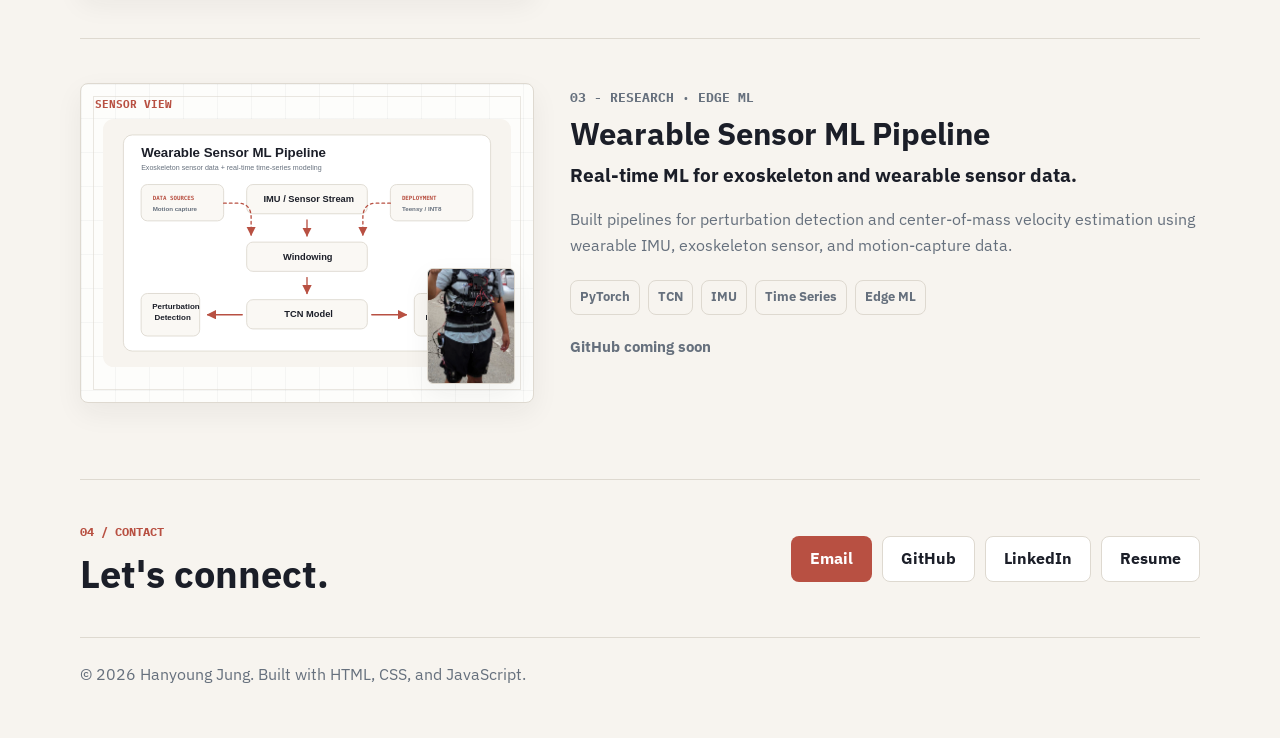
==== commit 96713f99: "Refine portfolio visuals and dark mode" ====
--- a/index.html
+++ b/index.html
@@ -11,7 +11,7 @@
     <link rel="preconnect" href="https://fonts.googleapis.com" />
     <link rel="preconnect" href="https://fonts.gstatic.com" crossorigin />
     <link
-      href="https://fonts.googleapis.com/css2?family=IBM+Plex+Sans:wght@400;500;600;700&display=swap"
+      href="https://fonts.googleapis.com/css2?family=IBM+Plex+Mono:wght@500;600;700&family=IBM+Plex+Sans:wght@400;500;600;700&display=swap"
       rel="stylesheet"
     />
     <link rel="stylesheet" href="styles.css" />
@@ -101,7 +101,7 @@
 
       <section class="section about-section reveal" id="about" aria-labelledby="about-title">
         <div class="section-heading compact-heading">
-          <p class="eyebrow">About Me</p>
+          <p class="eyebrow">01 / About</p>
           <h2 id="about-title">I care about machine learning systems that have to work outside a notebook.</h2>
         </div>
         <div class="about-editorial">
@@ -115,6 +115,15 @@
               I am especially interested in ML systems, time-series modeling, and applied AI.
             </p>
           </div>
+          <div class="status-log" aria-label="Status log">
+            <h3>STATUS_LOG</h3>
+            <ul>
+              <li>Statistics & Machine Learning @ Carnegie Mellon</li>
+              <li>Undergraduate Researcher @ MetaMobility Lab</li>
+              <li>Previously ML Research Intern @ EXEM</li>
+              <li>Focused on ML systems, time-series modeling, and applied AI</li>
+            </ul>
+          </div>
           <div class="skill-strip" aria-label="Technical skills">
             <span>Python</span>
             <span>C/C++</span>
@@ -129,7 +138,7 @@
 
       <section class="section experience-section reveal" aria-labelledby="experience-title">
         <div class="section-heading compact-heading">
-          <p class="eyebrow">Experience</p>
+          <p class="eyebrow">02 / Experience</p>
           <h2 id="experience-title">Research and engineering experience.</h2>
         </div>
         <div class="experience-list">
@@ -173,12 +182,12 @@
 
       <section class="section projects-section reveal" id="projects" aria-labelledby="projects-title">
         <div class="section-heading compact-heading">
-          <p class="eyebrow">Projects</p>
+          <p class="eyebrow">03 / Selected Work</p>
           <h2 id="projects-title">Selected technical projects.</h2>
         </div>
         <div class="featured-projects">
           <article class="featured-project">
-            <div class="project-visual" aria-label="RAG system architecture visual">
+            <div class="project-visual" data-view-label="System View" aria-label="RAG system architecture visual">
               <img
                 src="assets/rag-architecture.svg"
                 alt="Gangwon RAG Chatbot architecture diagram"
@@ -213,7 +222,7 @@
             </div>
           </article>
           <article class="featured-project">
-            <div class="project-visual" aria-label="Placeholder for log anomaly detection model visual">
+            <div class="project-visual" data-view-label="Model View" aria-label="DeepLog architecture visual">
               <img src="assets/Deeplog.png" alt="DeepLog architecture diagram" />
             </div>
             <div class="project-content">
@@ -241,8 +250,17 @@
             </div>
           </article>
           <article class="featured-project">
-            <div class="project-visual" aria-label="Wearable sensor setup for exoskeleton research">
-              <img src="assets/Exo.png" alt="Wearable sensor setup used for exoskeleton research" />
+            <div class="project-visual exo-visual" data-view-label="Sensor View" aria-label="Wearable sensor system visual">
+              <img
+                class="exo-diagram"
+                src="assets/exo-system.svg"
+                alt="Wearable sensor machine learning pipeline diagram"
+              />
+              <img
+                class="exo-photo"
+                src="assets/Exo.png"
+                alt="Wearable sensor setup used for exoskeleton research"
+              />
             </div>
             <div class="project-content">
               <p class="project-index">03 - Research · Edge ML</p>
@@ -270,7 +288,7 @@
       <section class="contact-section reveal" id="contact" aria-labelledby="contact-title">
         <div class="contact-panel">
           <div>
-            <p class="eyebrow">Contact</p>
+            <p class="eyebrow">04 / Contact</p>
             <h2 id="contact-title">Let's connect.</h2>
           </div>
           <div class="contact-links">
--- a/styles.css
+++ b/styles.css
@@ -1,5 +1,7 @@
 :root {
   color-scheme: light;
+  --sans: "IBM Plex Sans", system-ui, -apple-system, BlinkMacSystemFont, "Segoe UI", sans-serif;
+  --mono: "IBM Plex Mono", ui-monospace, SFMono-Regular, Menlo, Monaco, Consolas, monospace;
   --bg: #f7f4ef;
   --surface: #ffffff;
   --text: #1b1e28;
@@ -15,15 +17,15 @@
 
 body.dark {
   color-scheme: dark;
-  --bg: #151719;
-  --surface: #202428;
-  --text: #f2f4f6;
-  --muted: #b7c0ca;
-  --line: #363c44;
-  --accent: #ef8d77;
-  --accent-strong: #ffb09f;
-  --shadow: 0 18px 45px rgba(0, 0, 0, 0.3);
-  --soft-shadow: 0 10px 28px rgba(0, 0, 0, 0.18);
+  --bg: #07101c;
+  --surface: #0e1928;
+  --text: #edf7ff;
+  --muted: #9aadc1;
+  --line: rgba(150, 180, 210, 0.22);
+  --accent: #79d7ff;
+  --accent-strong: #c7b8ff;
+  --shadow: 0 24px 70px rgba(0, 0, 0, 0.42);
+  --soft-shadow: 0 18px 50px rgba(0, 0, 0, 0.28);
 }
 
 * {
@@ -36,11 +38,40 @@
 }
 
 body {
+  min-height: 100vh;
   margin: 0;
   background: var(--bg);
   color: var(--text);
-  font-family: "IBM Plex Sans", system-ui, -apple-system, BlinkMacSystemFont, "Segoe UI", sans-serif;
+  font-family: var(--sans);
   line-height: 1.6;
+}
+
+body.dark {
+  background:
+    radial-gradient(circle at 12% 8%, rgba(121, 215, 255, 0.13), transparent 30rem),
+    radial-gradient(circle at 86% 18%, rgba(199, 184, 255, 0.12), transparent 28rem),
+    radial-gradient(circle at 45% 88%, rgba(121, 215, 255, 0.07), transparent 34rem),
+    var(--bg);
+}
+
+body.dark::before {
+  position: fixed;
+  inset: 0;
+  z-index: 0;
+  pointer-events: none;
+  content: "";
+  background-image:
+    radial-gradient(circle, rgba(237, 247, 255, 0.24) 1px, transparent 1.4px),
+    linear-gradient(rgba(121, 215, 255, 0.035) 1px, transparent 1px),
+    linear-gradient(90deg, rgba(121, 215, 255, 0.035) 1px, transparent 1px);
+  background-position: 18px 28px, 0 0, 0 0;
+  background-size: 170px 150px, 72px 72px, 72px 72px;
+  opacity: 0.45;
+}
+
+body.dark > * {
+  position: relative;
+  z-index: 1;
 }
 
 a {
@@ -62,6 +93,10 @@
   transition: background-color 180ms ease, box-shadow 180ms ease;
 }
 
+body.dark .site-header {
+  background: rgba(7, 16, 28, 0.82);
+}
+
 .site-header.scrolled {
   box-shadow: 0 8px 22px rgba(27, 30, 40, 0.08);
 }
@@ -95,6 +130,7 @@
 }
 
 .nav-links a {
+  position: relative;
   color: var(--muted);
   font-size: 0.95rem;
   font-weight: 600;
@@ -102,9 +138,27 @@
   transition: color 160ms ease;
 }
 
+.nav-links a::after {
+  position: absolute;
+  right: 0;
+  bottom: -6px;
+  left: 0;
+  height: 1px;
+  content: "";
+  background: var(--accent);
+  transform: scaleX(0);
+  transform-origin: left;
+  transition: transform 170ms ease;
+}
+
 .nav-links a:hover,
 .nav-links a:focus-visible {
   color: var(--text);
+}
+
+.nav-links a:hover::after,
+.nav-links a:focus-visible::after {
+  transform: scaleX(1);
 }
 
 a:focus-visible,
@@ -150,6 +204,8 @@
 }
 
 .hero {
+  position: relative;
+  isolation: isolate;
   display: grid;
   grid-template-columns: minmax(0, 1.08fr) minmax(260px, 390px);
   align-items: center;
@@ -158,6 +214,18 @@
   padding: 64px 0 96px;
 }
 
+body.dark .hero::before {
+  position: absolute;
+  top: 14%;
+  right: -7%;
+  bottom: 18%;
+  left: 42%;
+  z-index: -1;
+  content: "";
+  background: radial-gradient(circle, rgba(121, 215, 255, 0.12), transparent 62%);
+  filter: blur(8px);
+}
+
 .hero-copy {
   max-width: 780px;
 }
@@ -165,6 +233,7 @@
 .eyebrow {
   margin: 0 0 12px;
   color: var(--accent);
+  font-family: var(--mono);
   font-size: 0.78rem;
   font-weight: 700;
   letter-spacing: 0;
@@ -190,6 +259,13 @@
 h1 span {
   display: block;
   white-space: nowrap;
+}
+
+body.dark h1 span:first-child {
+  color: transparent;
+  background: linear-gradient(90deg, var(--accent), var(--accent-strong) 82%);
+  -webkit-background-clip: text;
+  background-clip: text;
 }
 
 h2 {
@@ -307,10 +383,45 @@
 }
 
 .hero-media {
+  position: relative;
   overflow: hidden;
   border: 1px solid var(--line);
   border-radius: var(--media-radius);
   box-shadow: var(--soft-shadow);
+}
+
+body.dark .hero-media {
+  border-color: rgba(121, 215, 255, 0.34);
+  box-shadow:
+    0 0 0 1px rgba(199, 184, 255, 0.1),
+    0 22px 70px rgba(121, 215, 255, 0.13),
+    var(--soft-shadow);
+}
+
+body.dark .hero-media::before,
+body.dark .hero-media::after {
+  position: absolute;
+  width: 34px;
+  height: 34px;
+  z-index: 1;
+  pointer-events: none;
+  content: "";
+  border-color: var(--accent);
+  opacity: 0.72;
+}
+
+body.dark .hero-media::before {
+  top: 12px;
+  left: 12px;
+  border-top: 1px solid;
+  border-left: 1px solid;
+}
+
+body.dark .hero-media::after {
+  right: 12px;
+  bottom: 12px;
+  border-right: 1px solid;
+  border-bottom: 1px solid;
 }
 
 .hero-media img {
@@ -349,6 +460,43 @@
 
 .about-copy p:last-child {
   margin-bottom: 0;
+}
+
+.status-log {
+  padding-left: 24px;
+  border-left: 1px solid var(--line);
+}
+
+.status-log h3 {
+  margin-bottom: 16px;
+  color: var(--accent);
+  font-family: var(--mono);
+  font-size: 0.8rem;
+  letter-spacing: 0;
+}
+
+.status-log ul {
+  display: grid;
+  gap: 11px;
+  padding: 0;
+  margin: 0;
+  list-style: none;
+}
+
+.status-log li {
+  position: relative;
+  padding-left: 18px;
+  color: var(--muted);
+  font-size: 0.95rem;
+  line-height: 1.45;
+}
+
+.status-log li::before {
+  position: absolute;
+  left: 0;
+  color: var(--accent);
+  font-family: var(--mono);
+  content: ">";
 }
 
 .skill-strip,
@@ -362,7 +510,9 @@
 }
 
 .skill-strip {
-  padding-top: 6px;
+  grid-column: 1 / -1;
+  padding-top: 18px;
+  border-top: 1px solid var(--line);
 }
 
 .skill-strip span,
@@ -380,11 +530,34 @@
 }
 
 .timeline-item {
+  position: relative;
   display: grid;
   grid-template-columns: minmax(230px, 0.42fr) 1fr;
   gap: 42px;
   padding: 30px 0;
   border-bottom: 1px solid var(--line);
+  transition: border-color 170ms ease, transform 170ms ease;
+}
+
+.timeline-item::before {
+  position: absolute;
+  top: 30px;
+  bottom: 30px;
+  left: -14px;
+  width: 2px;
+  content: "";
+  background: var(--accent);
+  opacity: 0;
+  transition: opacity 170ms ease;
+}
+
+.timeline-item:hover {
+  border-color: color-mix(in srgb, var(--accent) 42%, var(--line));
+  transform: translateX(3px);
+}
+
+.timeline-item:hover::before {
+  opacity: 1;
 }
 
 .timeline-item h3 {
@@ -396,6 +569,11 @@
   margin-bottom: 0;
   color: var(--muted);
   font-size: 0.94rem;
+}
+
+.timeline-item .date {
+  font-family: var(--mono);
+  font-size: 0.82rem;
 }
 
 .timeline-item .meta {
@@ -435,29 +613,110 @@
 }
 
 .project-visual {
+  position: relative;
+  isolation: isolate;
+  overflow: hidden;
   display: grid;
   place-items: center;
   min-height: 260px;
   border: 1px solid var(--line);
   border-radius: var(--radius);
-  background: color-mix(in srgb, var(--surface) 78%, var(--bg));
+  background:
+    linear-gradient(rgba(27, 30, 40, 0.035) 1px, transparent 1px),
+    linear-gradient(90deg, rgba(27, 30, 40, 0.035) 1px, transparent 1px),
+    color-mix(in srgb, var(--surface) 78%, var(--bg));
+  background-size: 34px 34px;
   color: var(--muted);
   box-shadow: var(--soft-shadow);
-}
-
-.project-visual span {
-  font-size: 0.82rem;
-  font-weight: 800;
-  letter-spacing: 0;
+  transition: border-color 180ms ease, transform 180ms ease, box-shadow 180ms ease;
+}
+
+.project-visual::before {
+  position: absolute;
+  top: 12px;
+  left: 14px;
+  z-index: 2;
+  color: var(--accent);
+  font-family: var(--mono);
+  font-size: 0.68rem;
+  font-weight: 700;
   text-transform: uppercase;
+  content: attr(data-view-label);
+}
+
+.project-visual::after {
+  position: absolute;
+  inset: 12px;
+  z-index: 2;
+  pointer-events: none;
+  content: "";
+  border: 1px solid color-mix(in srgb, var(--line) 62%, transparent);
+}
+
+.project-visual:hover {
+  border-color: color-mix(in srgb, var(--accent) 54%, var(--line));
+  transform: translateY(-2px);
 }
 
 .project-visual img {
+  position: relative;
+  z-index: 1;
   width: 100%;
   height: 100%;
   max-height: 260px;
-  padding: 18px;
+  padding: 32px 18px 18px;
   object-fit: contain;
+}
+
+.exo-visual {
+  min-height: 320px;
+}
+
+.exo-visual .exo-diagram {
+  max-height: 300px;
+  padding: 22px;
+}
+
+.exo-visual .exo-photo {
+  position: absolute;
+  right: 18px;
+  bottom: 18px;
+  z-index: 3;
+  width: 88px;
+  height: 116px;
+  padding: 0;
+  border: 1px solid var(--line);
+  border-radius: 6px;
+  background: var(--surface);
+  box-shadow: var(--soft-shadow);
+  object-fit: cover;
+}
+
+body.dark .project-visual {
+  background:
+    radial-gradient(circle at 16% 18%, rgba(121, 215, 255, 0.11), transparent 18rem),
+    linear-gradient(rgba(121, 215, 255, 0.055) 1px, transparent 1px),
+    linear-gradient(90deg, rgba(199, 184, 255, 0.052) 1px, transparent 1px),
+    rgba(14, 25, 40, 0.78);
+  background-size: auto, 34px 34px, 34px 34px, auto;
+  box-shadow:
+    0 0 0 1px rgba(121, 215, 255, 0.06),
+    0 18px 58px rgba(0, 0, 0, 0.28);
+}
+
+body.dark .project-visual:hover {
+  box-shadow:
+    0 0 0 1px rgba(121, 215, 255, 0.16),
+    0 20px 64px rgba(121, 215, 255, 0.1),
+    0 18px 58px rgba(0, 0, 0, 0.28);
+}
+
+body.dark .project-visual::after {
+  border-color: rgba(121, 215, 255, 0.18);
+}
+
+body.dark .project-visual img:not(.exo-photo) {
+  filter: saturate(0.95) contrast(1.03);
 }
 
 .project-content {
@@ -467,6 +726,7 @@
 .project-index {
   margin-bottom: 10px;
   color: var(--accent);
+  font-family: var(--mono);
   font-size: 0.82rem;
   font-weight: 800;
   text-transform: uppercase;
@@ -569,6 +829,11 @@
 
   .hero-media {
     max-width: 360px;
+  }
+
+  .status-log {
+    padding-left: 0;
+    border-left: 0;
   }
 
   .contact-panel {
@@ -638,6 +903,15 @@
   .project-visual {
     min-height: 190px;
   }
+
+  .exo-visual {
+    min-height: 260px;
+  }
+
+  .exo-visual .exo-photo {
+    width: 68px;
+    height: 92px;
+  }
 }
 
 @media (prefers-reduced-motion: reduce) {
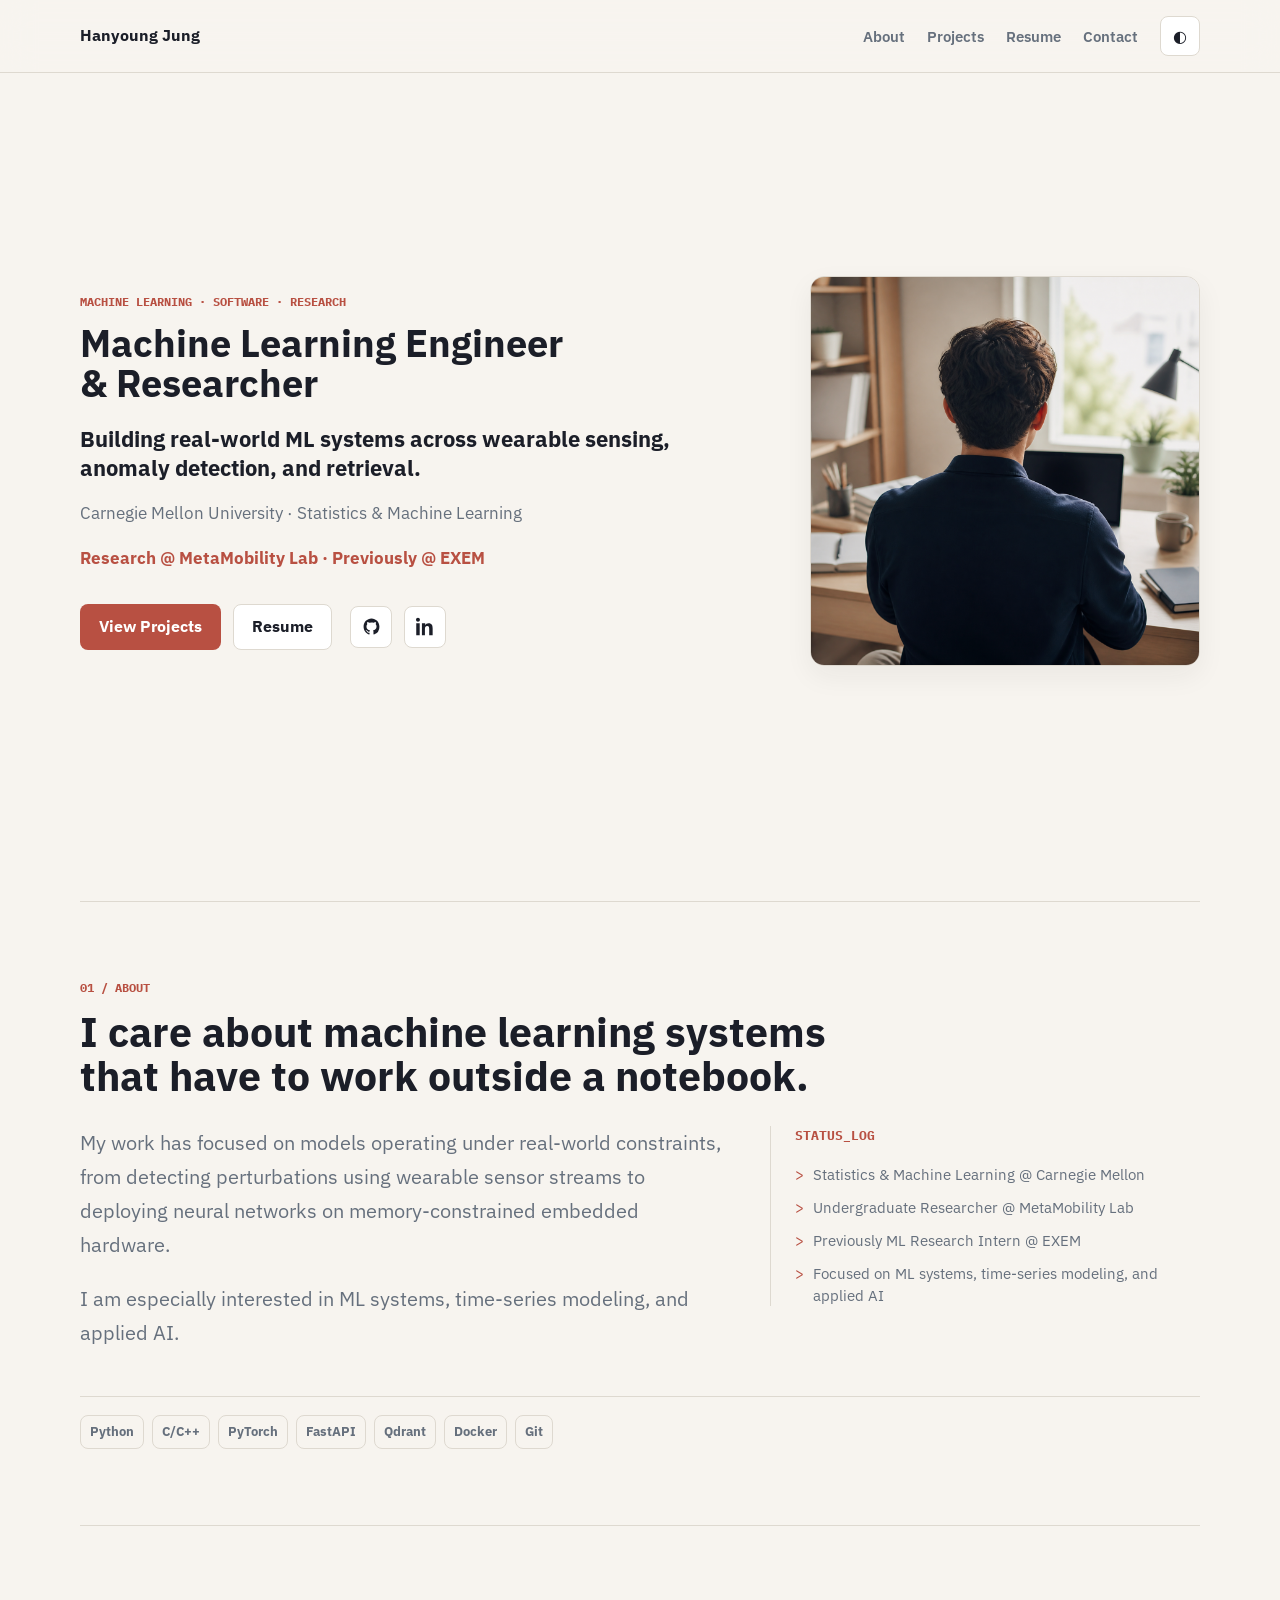
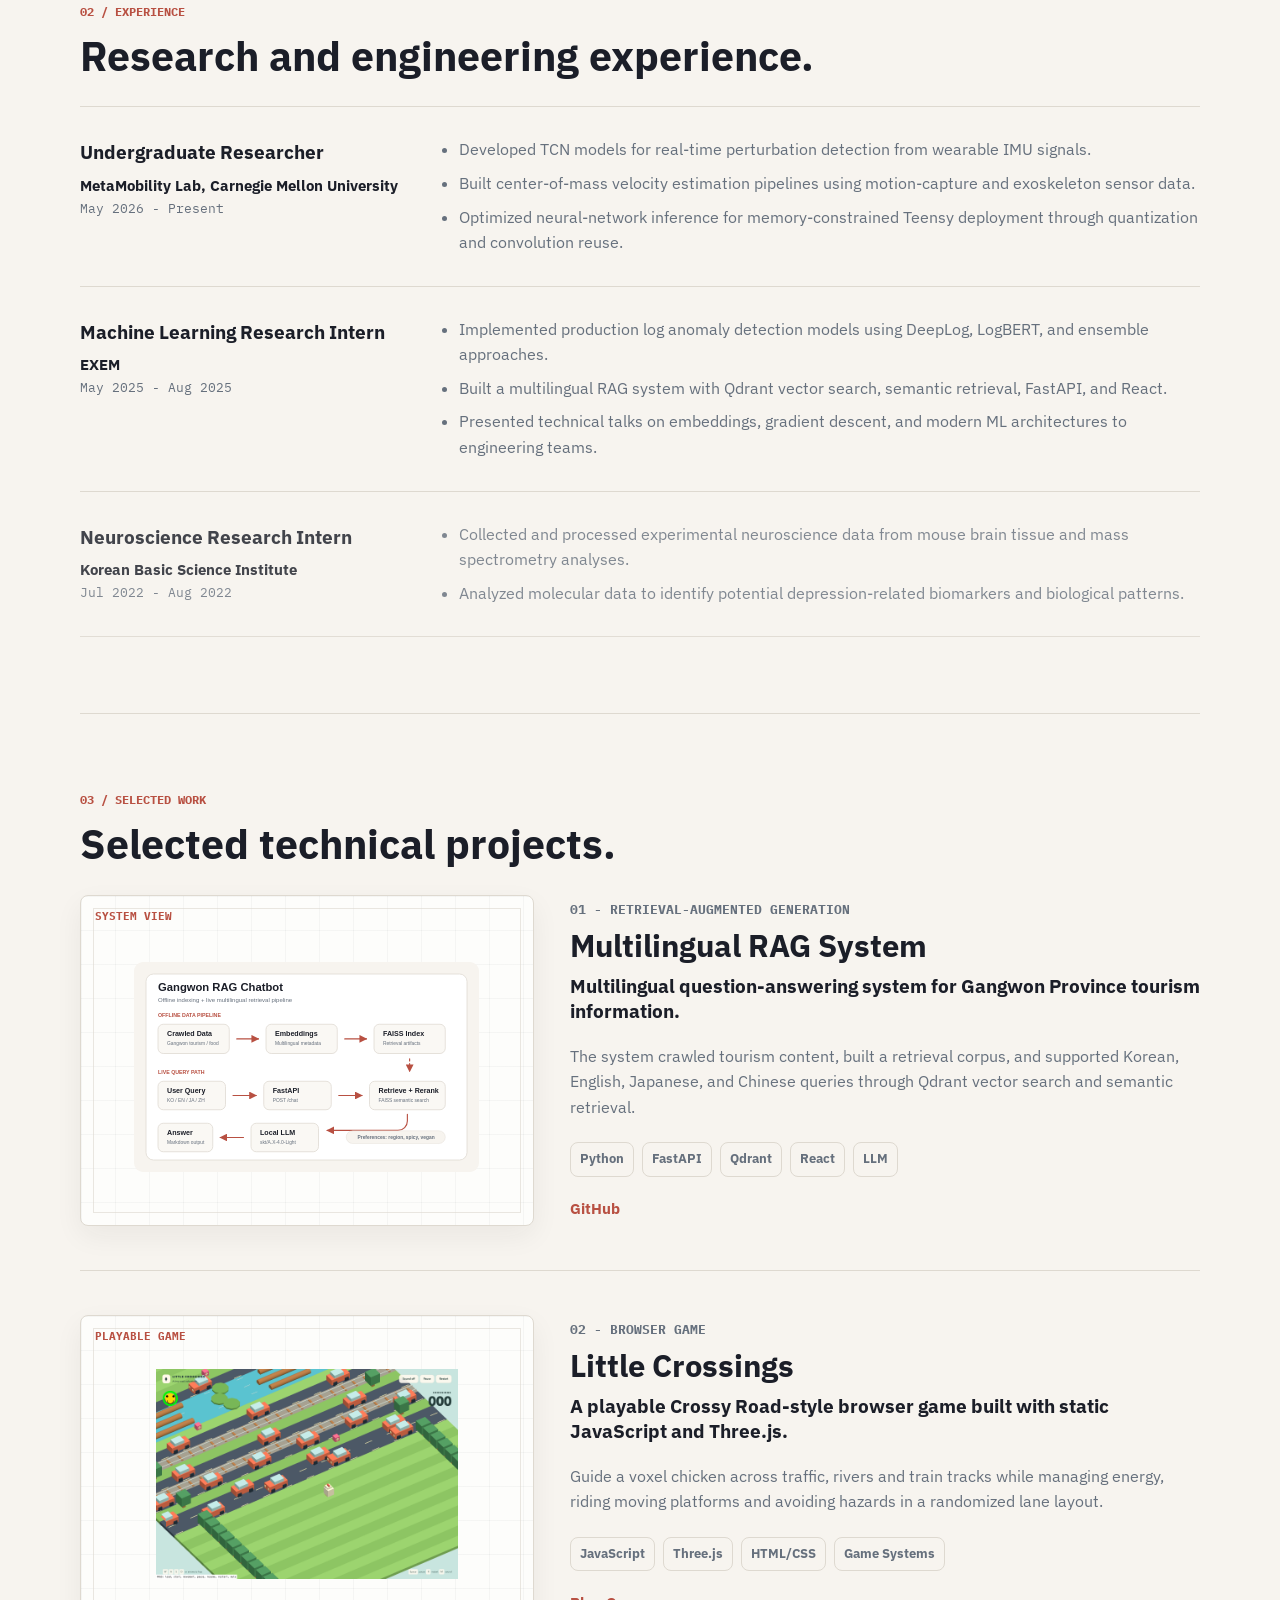
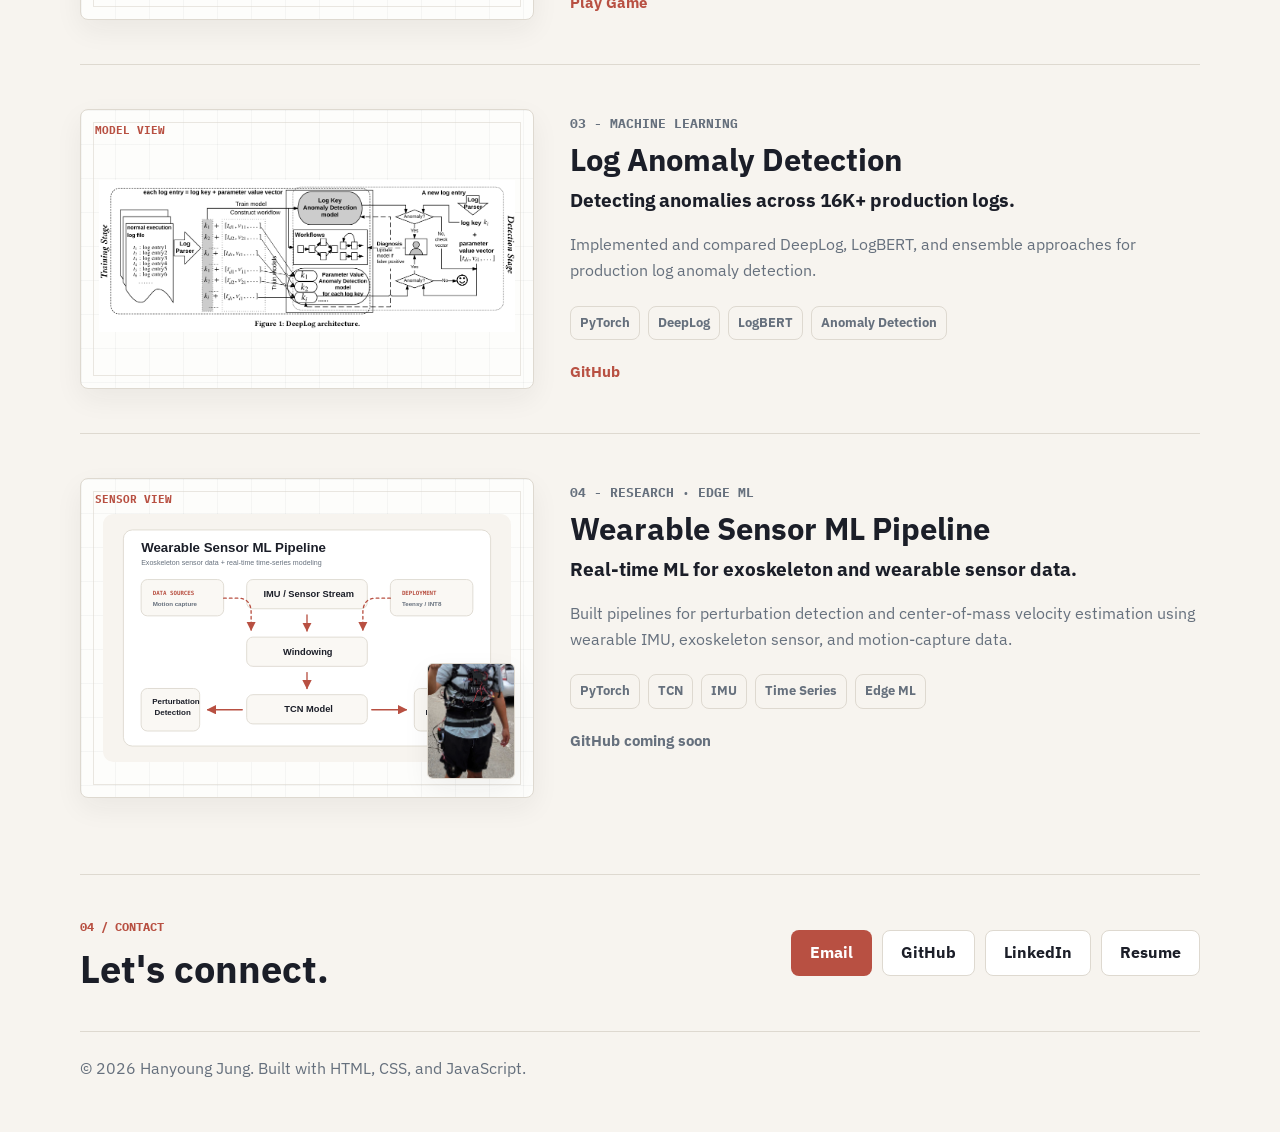
==== commit a486f590: "Add Little Crossings game" ====
--- a/index.html
+++ b/index.html
@@ -222,11 +222,37 @@
             </div>
           </article>
           <article class="featured-project">
+            <div class="project-visual" data-view-label="Playable Game" aria-label="Little Crossings gameplay preview">
+              <img
+                src="little-crossings/screenshots/gameplay.png"
+                alt="Little Crossings browser game screenshot"
+              />
+            </div>
+            <div class="project-content">
+              <p class="project-index">02 - Browser Game</p>
+              <h3>Little Crossings</h3>
+              <p class="project-lede">
+                A playable Crossy Road-style browser game built with static JavaScript and Three.js.
+              </p>
+              <p>
+                Guide a voxel chicken across traffic, rivers and train tracks while managing energy,
+                riding moving platforms and avoiding hazards in a randomized lane layout.
+              </p>
+              <ul class="tech-list">
+                <li>JavaScript</li>
+                <li>Three.js</li>
+                <li>HTML/CSS</li>
+                <li>Game Systems</li>
+              </ul>
+              <a class="project-link" href="little-crossings/">Play Game</a>
+            </div>
+          </article>
+          <article class="featured-project">
             <div class="project-visual" data-view-label="Model View" aria-label="DeepLog architecture visual">
               <img src="assets/Deeplog.png" alt="DeepLog architecture diagram" />
             </div>
             <div class="project-content">
-              <p class="project-index">02 - Machine Learning</p>
+              <p class="project-index">03 - Machine Learning</p>
               <h3>Log Anomaly Detection</h3>
               <p class="project-lede">Detecting anomalies across 16K+ production logs.</p>
               <p>
@@ -263,7 +289,7 @@
               />
             </div>
             <div class="project-content">
-              <p class="project-index">03 - Research · Edge ML</p>
+              <p class="project-index">04 - Research · Edge ML</p>
               <h3>Wearable Sensor ML Pipeline</h3>
               <p class="project-lede">
                 Real-time ML for exoskeleton and wearable sensor data.
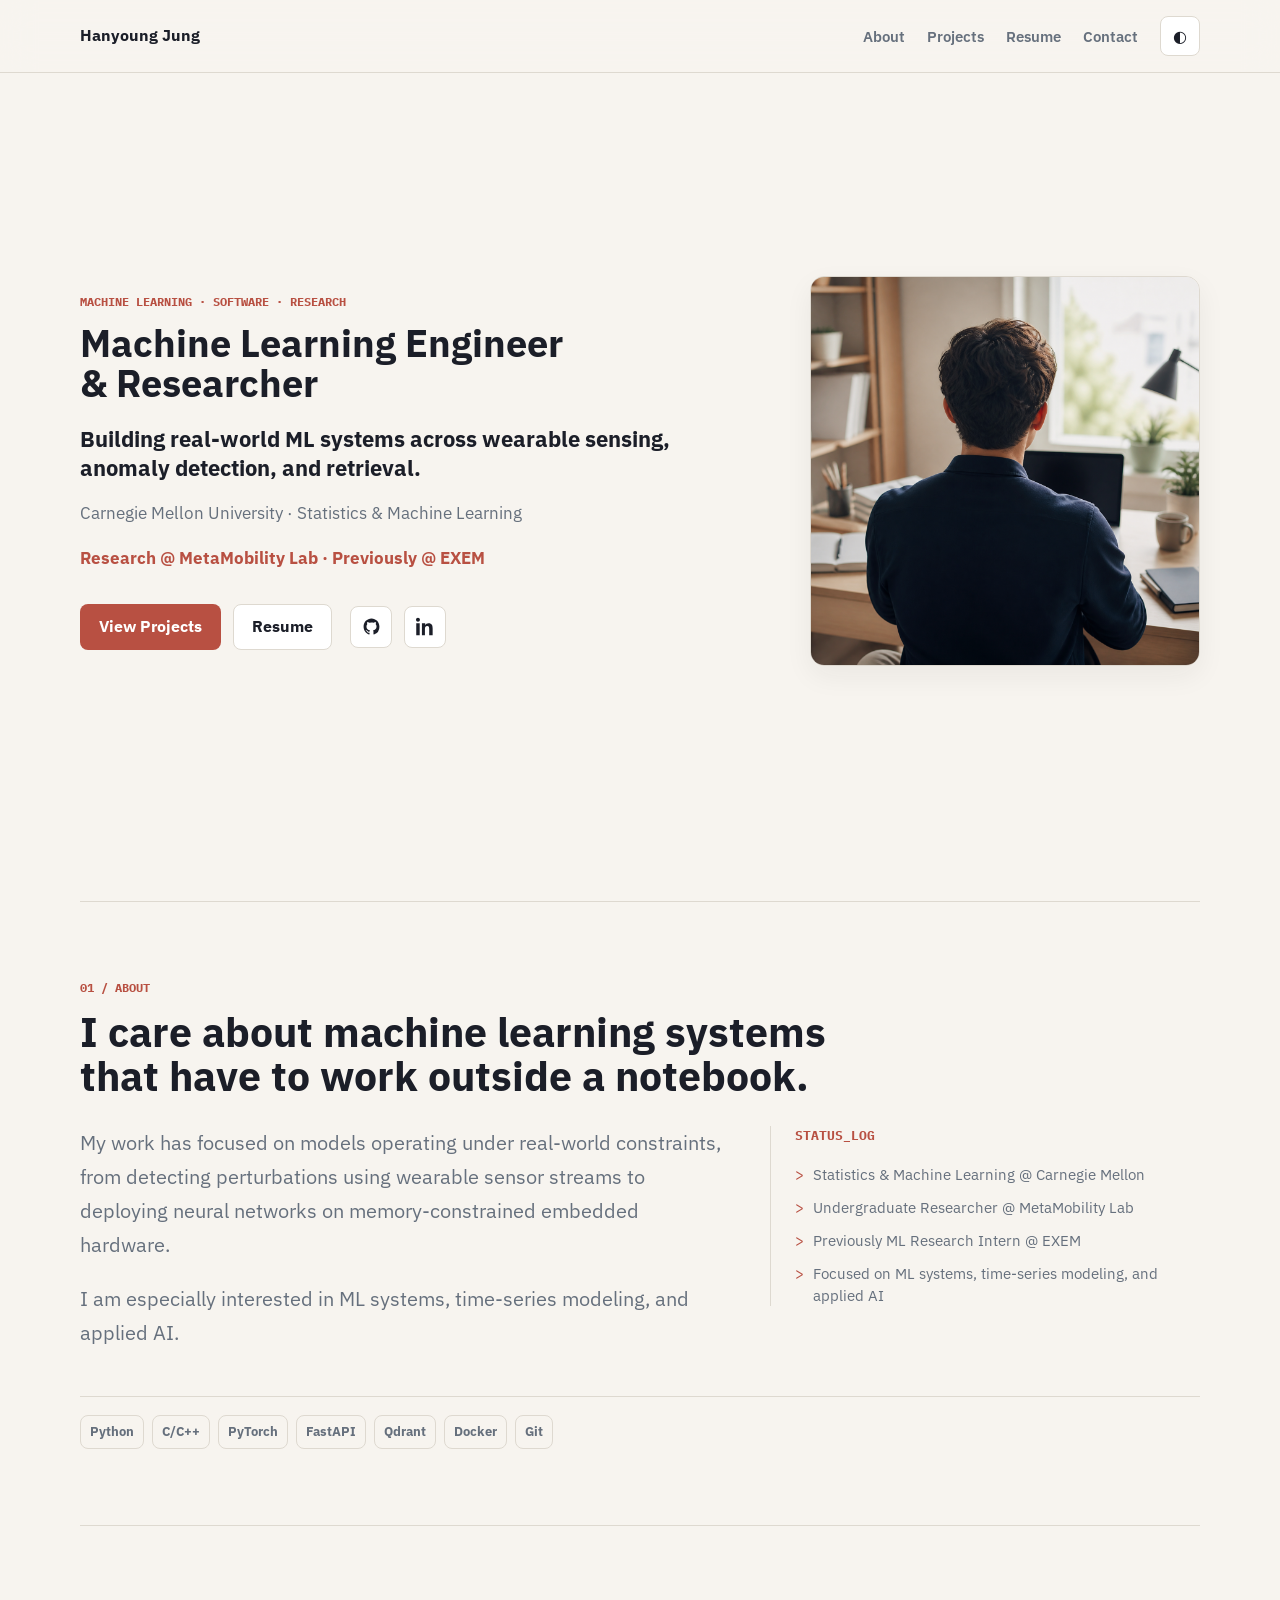
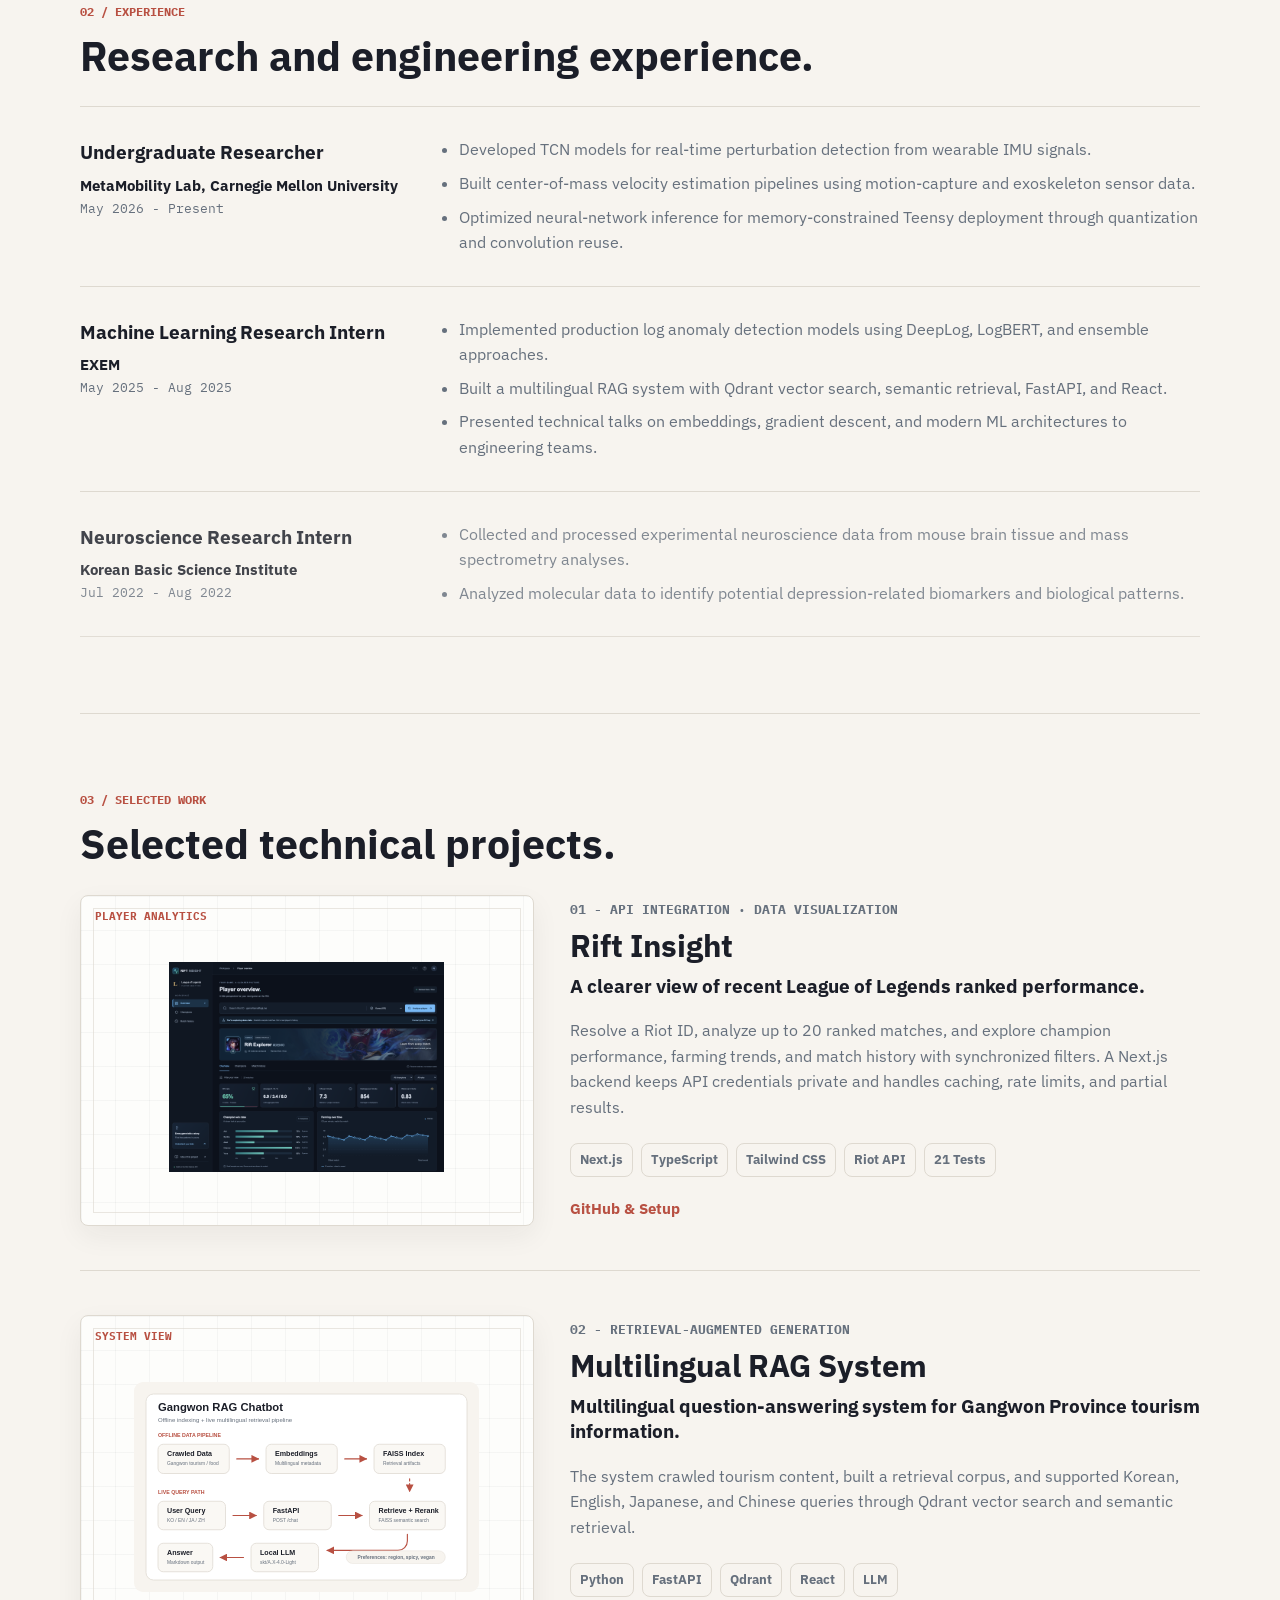
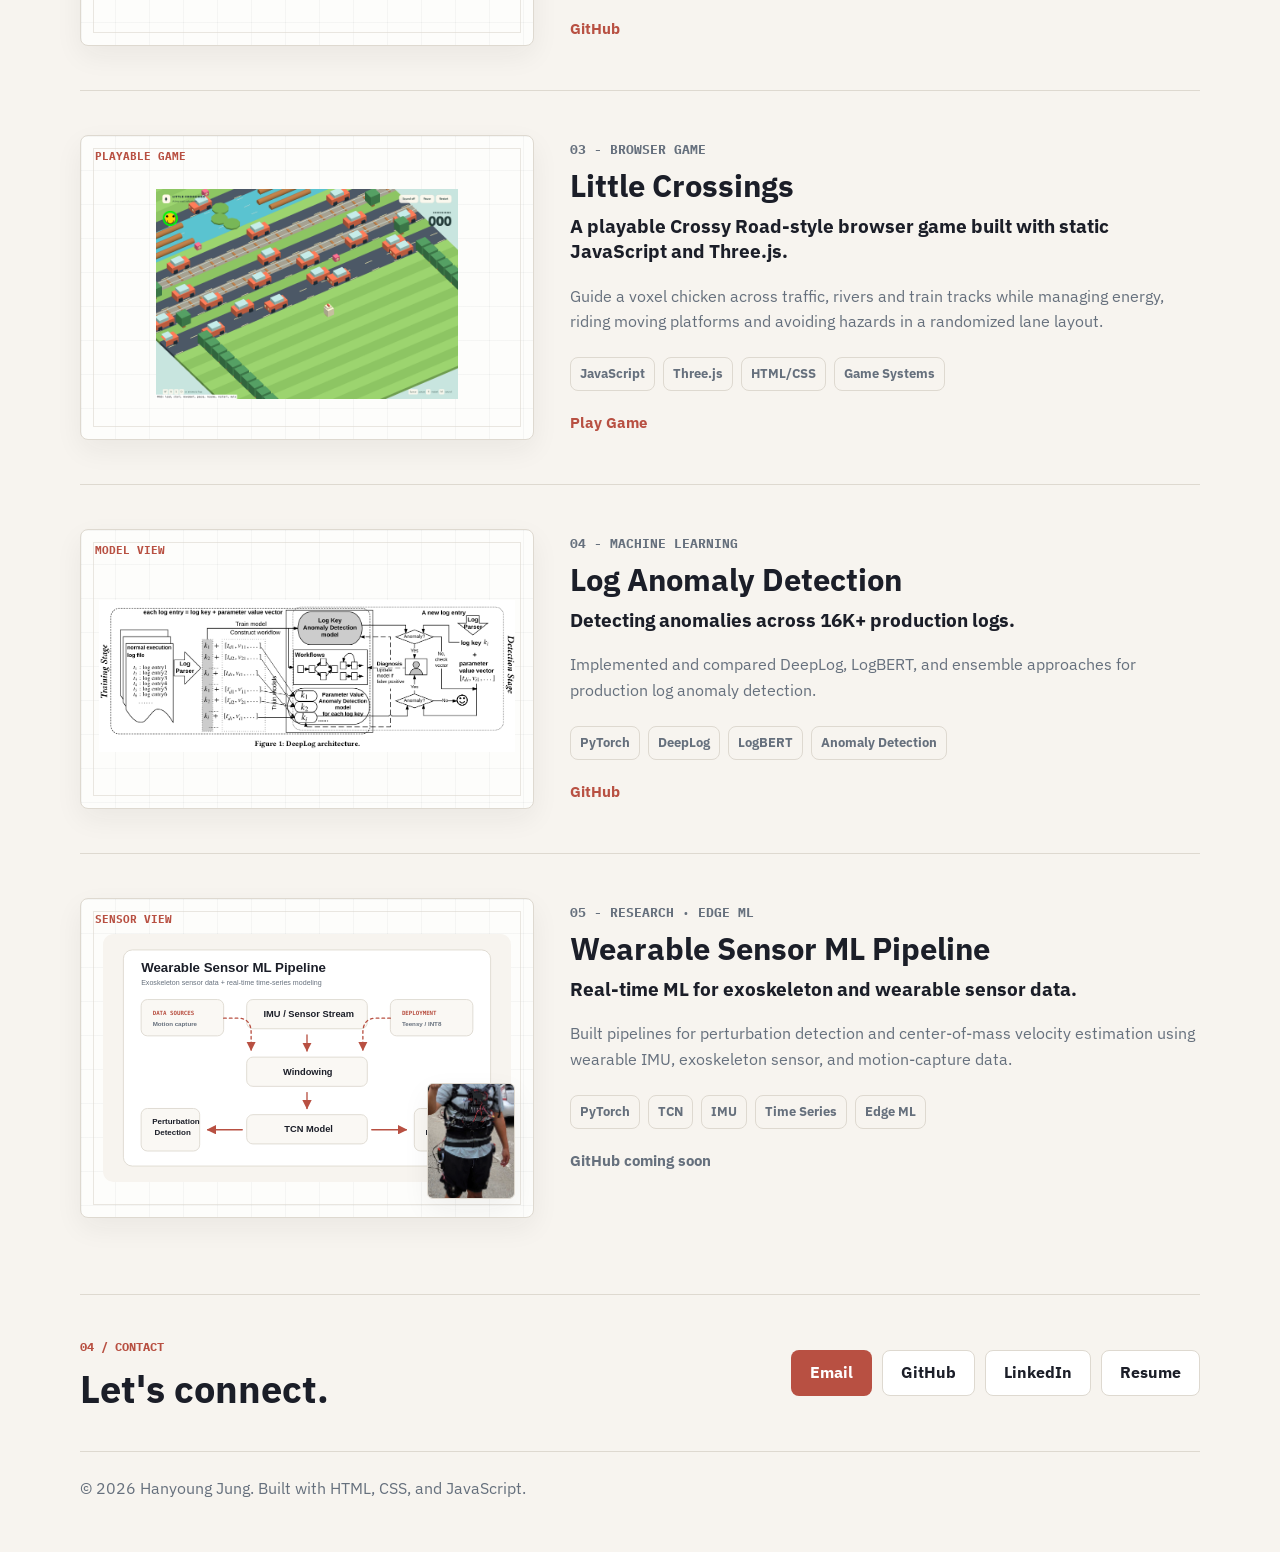
==== commit 170844bc: "Add Rift Insight analytics project to portfolio" ====
--- a/index.html
+++ b/index.html
@@ -186,6 +186,25 @@
           <h2 id="projects-title">Selected technical projects.</h2>
         </div>
         <div class="featured-projects">
+          <article class="featured-project" id="rift-insight">
+            <div class="project-visual" data-view-label="Player Analytics" aria-label="Rift Insight dashboard preview">
+              <img src="assets/rift-insight-dashboard.png" alt="Rift Insight dashboard with champion win rates, farming trends, and match history" loading="lazy" />
+            </div>
+            <div class="project-content">
+              <p class="project-index">01 - API Integration · Data Visualization</p>
+              <h3>Rift Insight</h3>
+              <p class="project-lede">A clearer view of recent League of Legends ranked performance.</p>
+              <p>
+                Resolve a Riot ID, analyze up to 20 ranked matches, and explore champion performance,
+                farming trends, and match history with synchronized filters. A Next.js backend keeps
+                API credentials private and handles caching, rate limits, and partial results.
+              </p>
+              <ul class="tech-list">
+                <li>Next.js</li><li>TypeScript</li><li>Tailwind CSS</li><li>Riot API</li><li>21 Tests</li>
+              </ul>
+              <a class="project-link" href="https://github.com/hyjung25/rift-insight" target="_blank" rel="noreferrer">GitHub &amp; Setup</a>
+            </div>
+          </article>
           <article class="featured-project">
             <div class="project-visual" data-view-label="System View" aria-label="RAG system architecture visual">
               <img
@@ -194,7 +213,7 @@
               />
             </div>
             <div class="project-content">
-              <p class="project-index">01 - Retrieval-Augmented Generation</p>
+              <p class="project-index">02 - Retrieval-Augmented Generation</p>
               <h3>Multilingual RAG System</h3>
               <p class="project-lede">
                 Multilingual question-answering system for Gangwon Province tourism information.
@@ -229,7 +248,7 @@
               />
             </div>
             <div class="project-content">
-              <p class="project-index">02 - Browser Game</p>
+              <p class="project-index">03 - Browser Game</p>
               <h3>Little Crossings</h3>
               <p class="project-lede">
                 A playable Crossy Road-style browser game built with static JavaScript and Three.js.
@@ -252,7 +271,7 @@
               <img src="assets/Deeplog.png" alt="DeepLog architecture diagram" />
             </div>
             <div class="project-content">
-              <p class="project-index">03 - Machine Learning</p>
+              <p class="project-index">04 - Machine Learning</p>
               <h3>Log Anomaly Detection</h3>
               <p class="project-lede">Detecting anomalies across 16K+ production logs.</p>
               <p>
@@ -289,7 +308,7 @@
               />
             </div>
             <div class="project-content">
-              <p class="project-index">04 - Research · Edge ML</p>
+              <p class="project-index">05 - Research · Edge ML</p>
               <h3>Wearable Sensor ML Pipeline</h3>
               <p class="project-lede">
                 Real-time ML for exoskeleton and wearable sensor data.
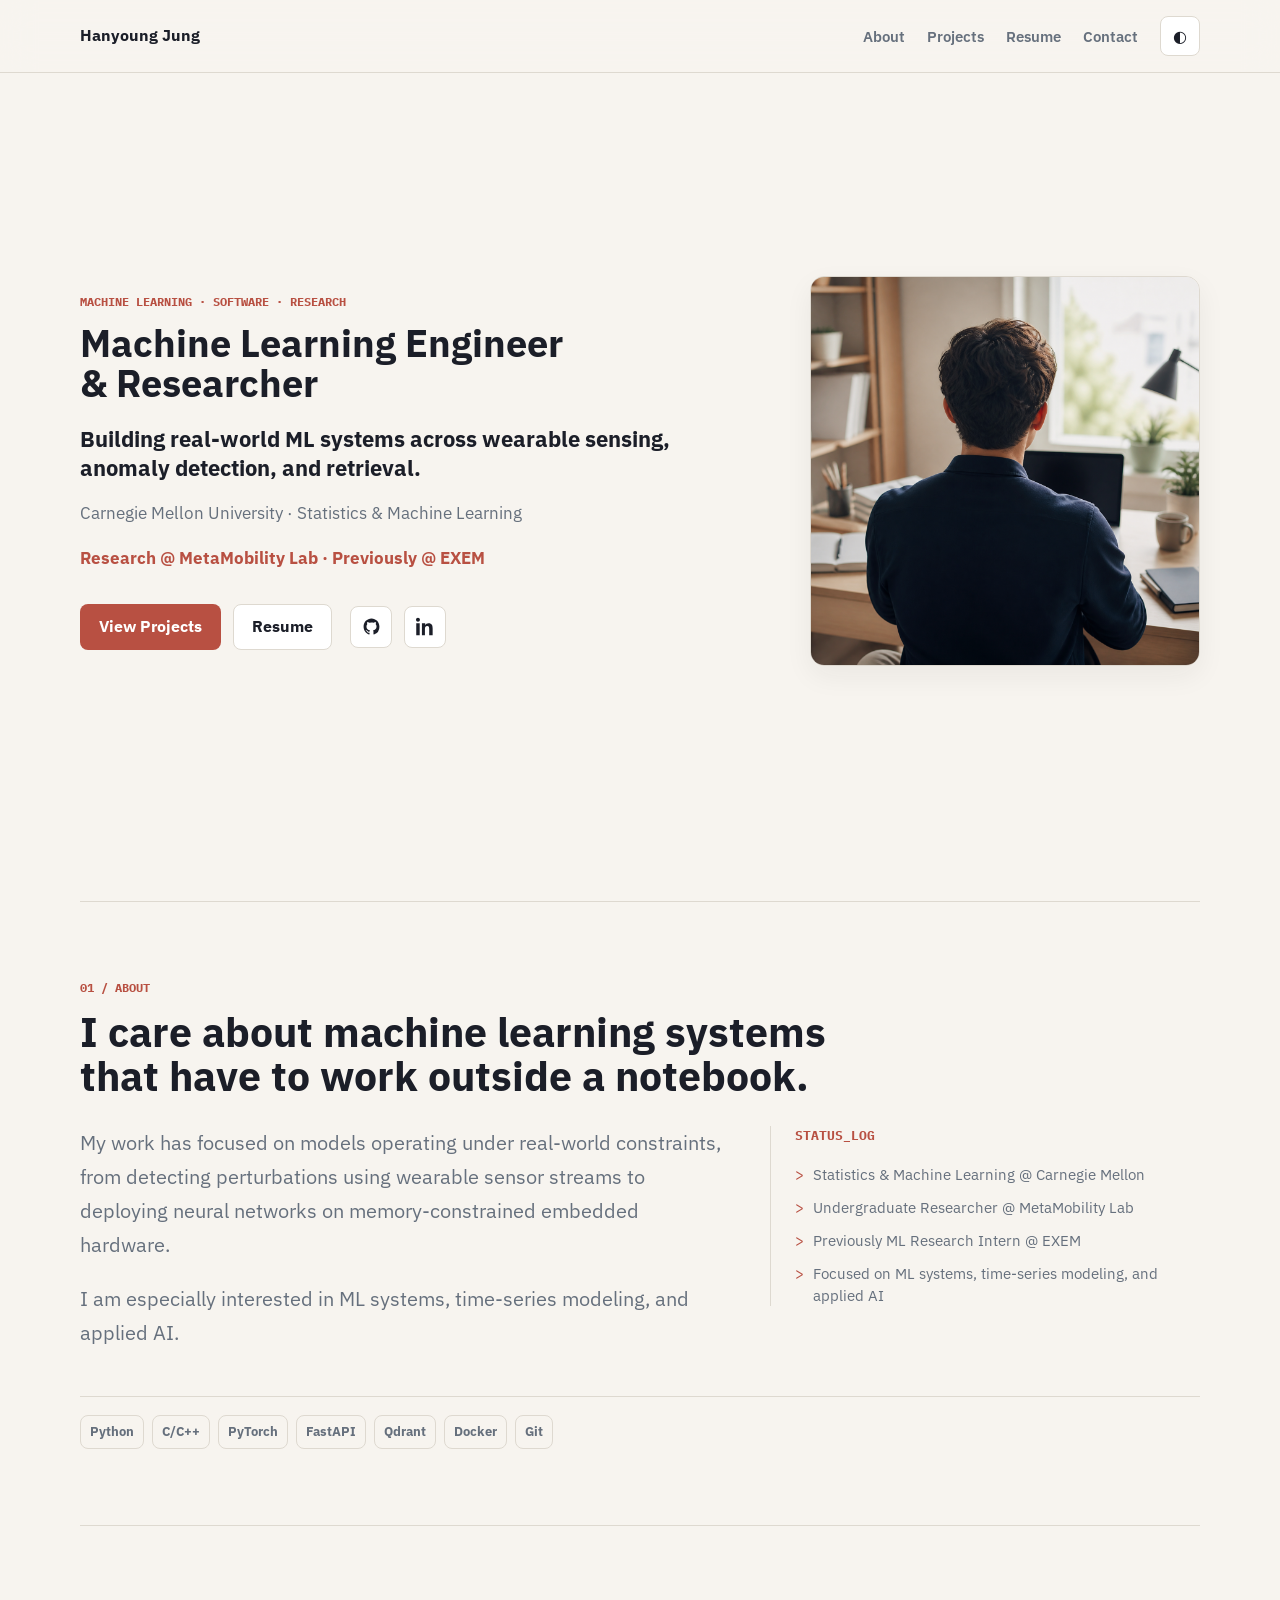
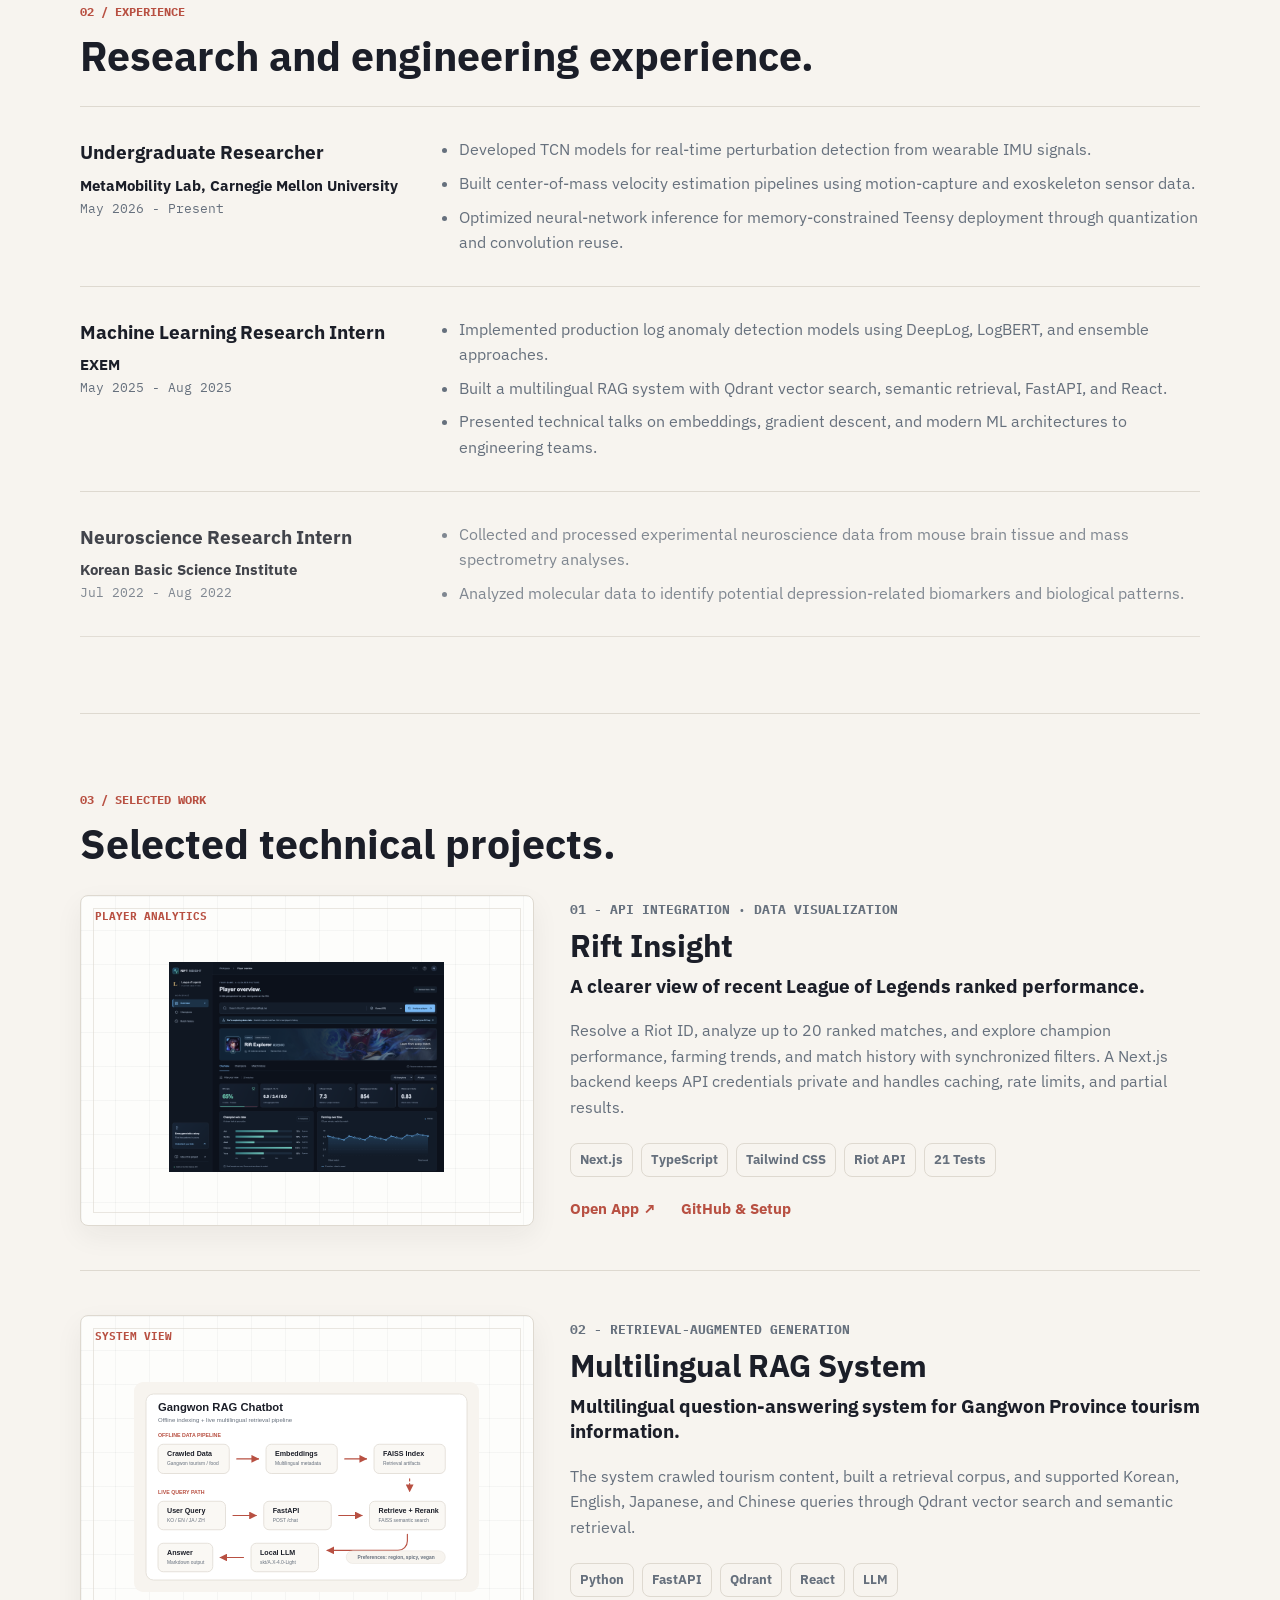
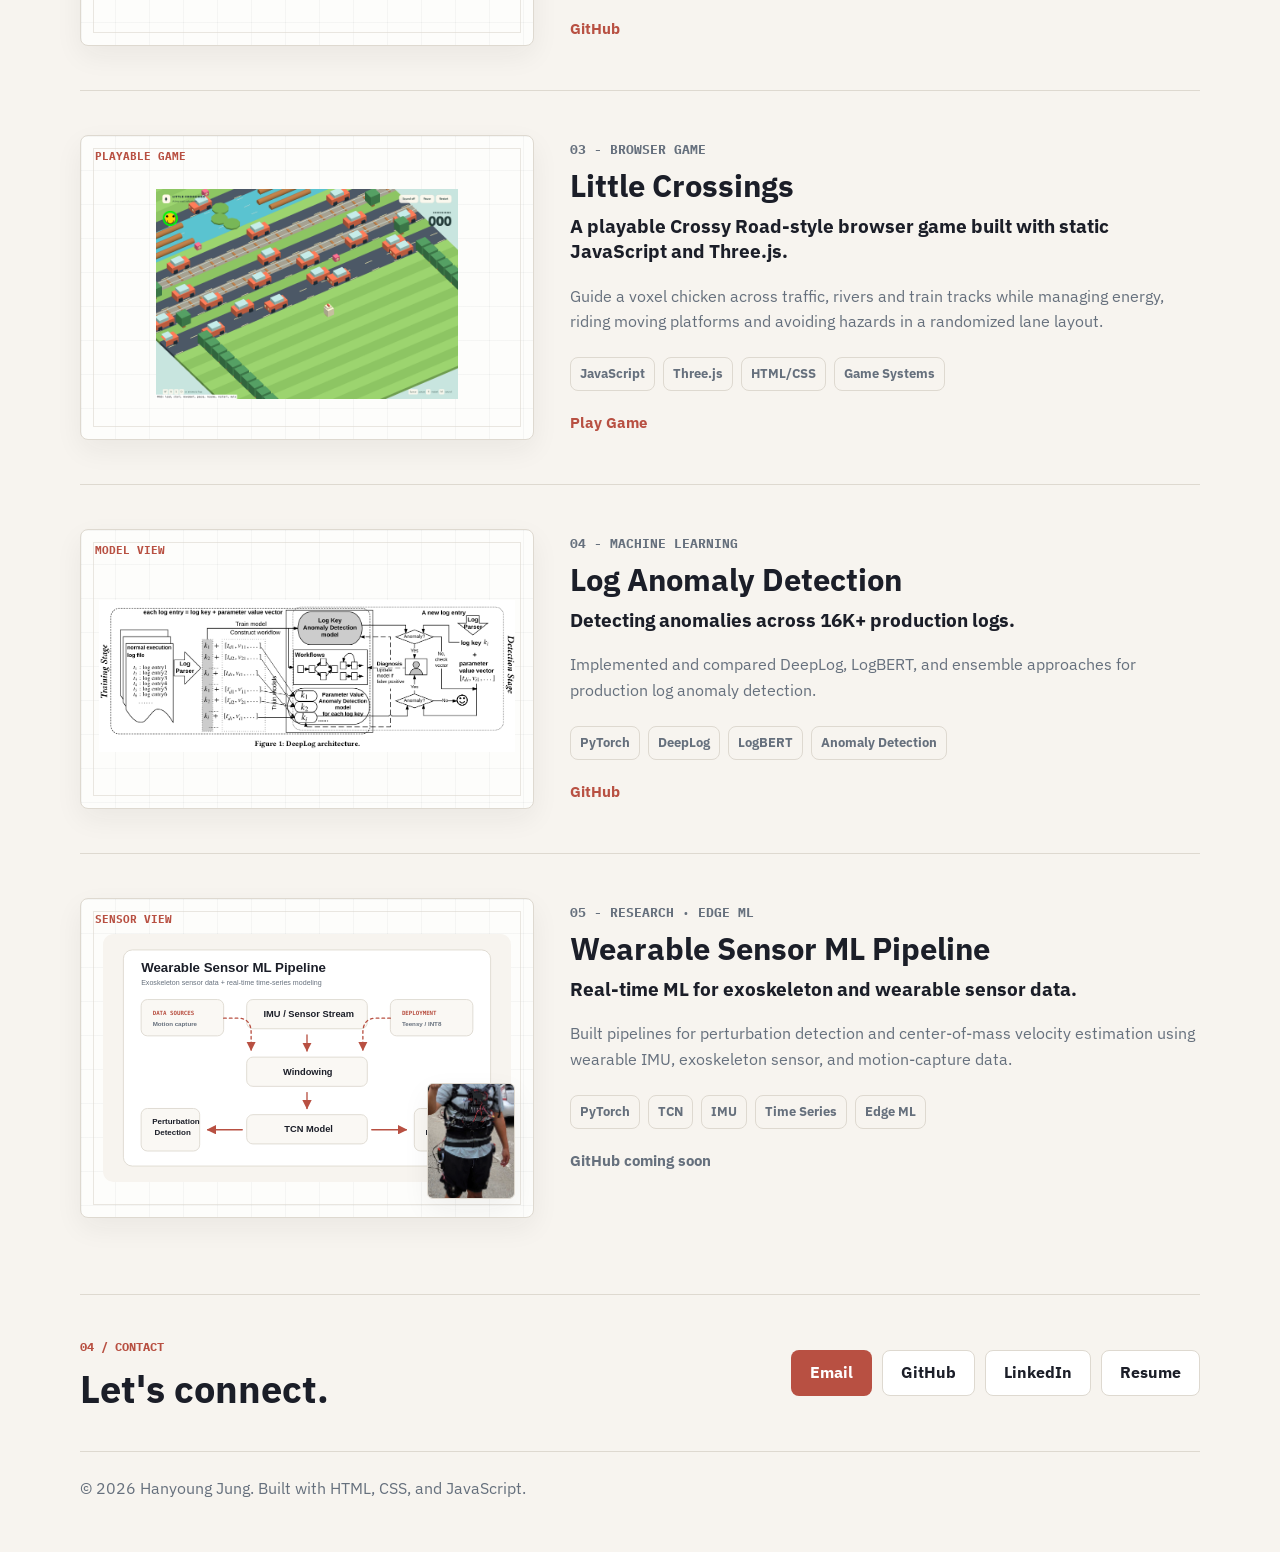
==== commit 218d1669: "Link Rift Insight project to its public website" ====
--- a/index.html
+++ b/index.html
@@ -202,6 +202,7 @@
               <ul class="tech-list">
                 <li>Next.js</li><li>TypeScript</li><li>Tailwind CSS</li><li>Riot API</li><li>21 Tests</li>
               </ul>
+              <a class="project-link" href="https://hyjung25.github.io/rift-insight/" target="_blank" rel="noreferrer" style="margin-right: 20px;">Open App ↗</a>
               <a class="project-link" href="https://github.com/hyjung25/rift-insight" target="_blank" rel="noreferrer">GitHub &amp; Setup</a>
             </div>
           </article>
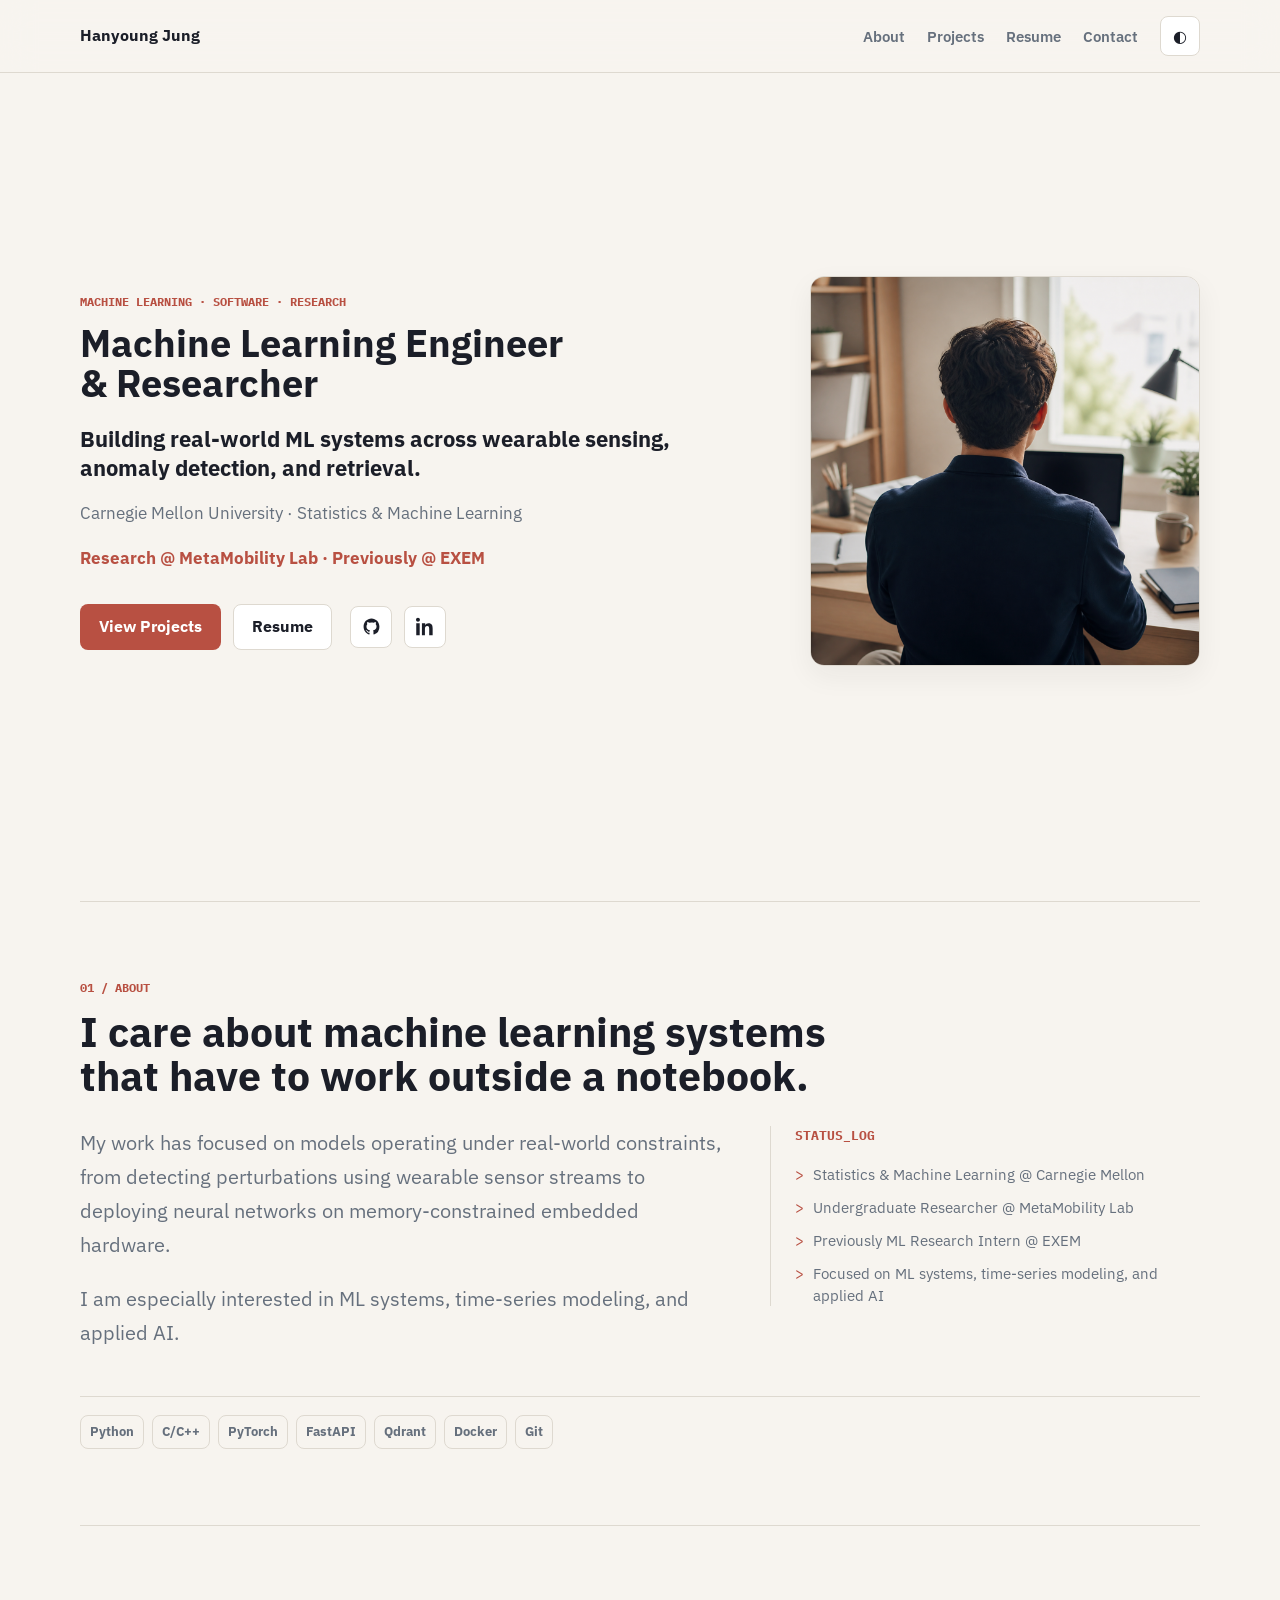
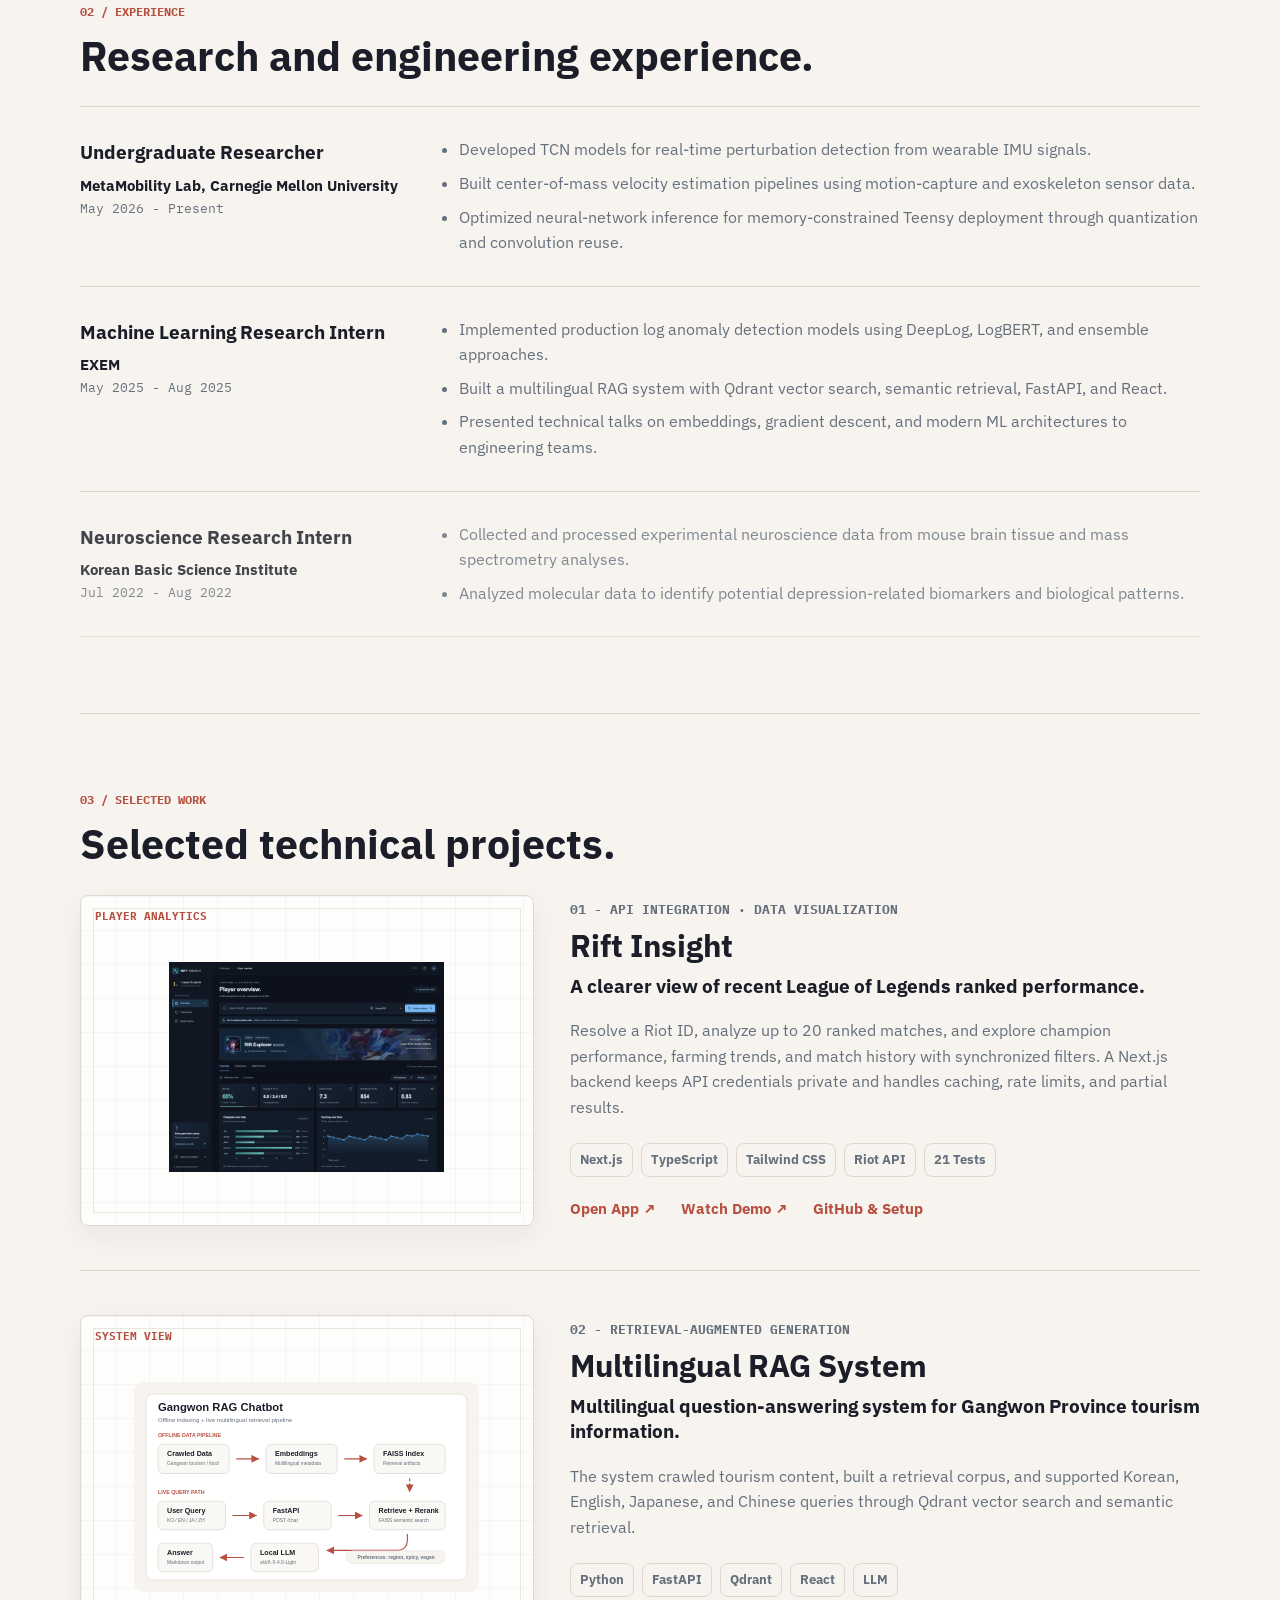
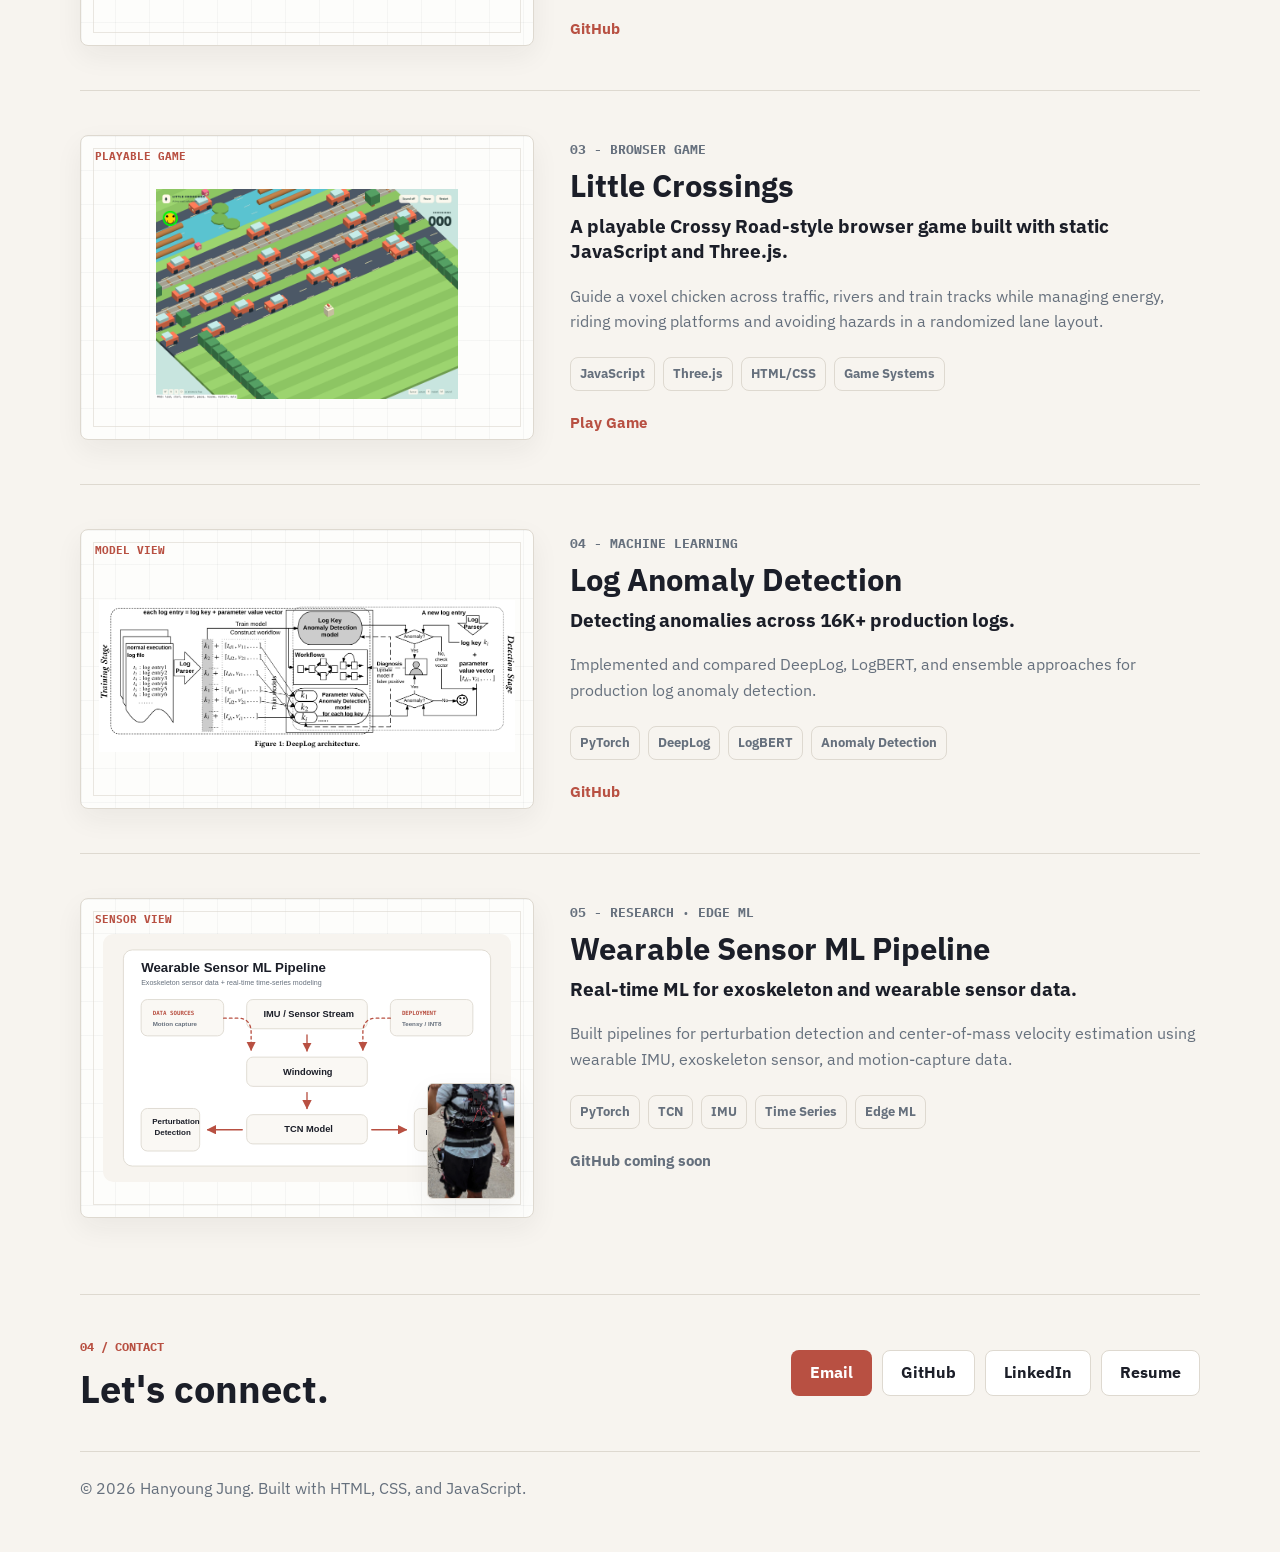
==== commit 86cafdcf: "Publish Rift Insight video walkthrough and portfolio player" ====
--- a/index.html
+++ b/index.html
@@ -203,6 +203,7 @@
                 <li>Next.js</li><li>TypeScript</li><li>Tailwind CSS</li><li>Riot API</li><li>21 Tests</li>
               </ul>
               <a class="project-link" href="https://hyjung25.github.io/rift-insight/" target="_blank" rel="noreferrer" style="margin-right: 20px;">Open App ↗</a>
+              <a class="project-link" href="rift-insight-demo.html" style="margin-right: 20px;">Watch Demo ↗</a>
               <a class="project-link" href="https://github.com/hyjung25/rift-insight" target="_blank" rel="noreferrer">GitHub &amp; Setup</a>
             </div>
           </article>
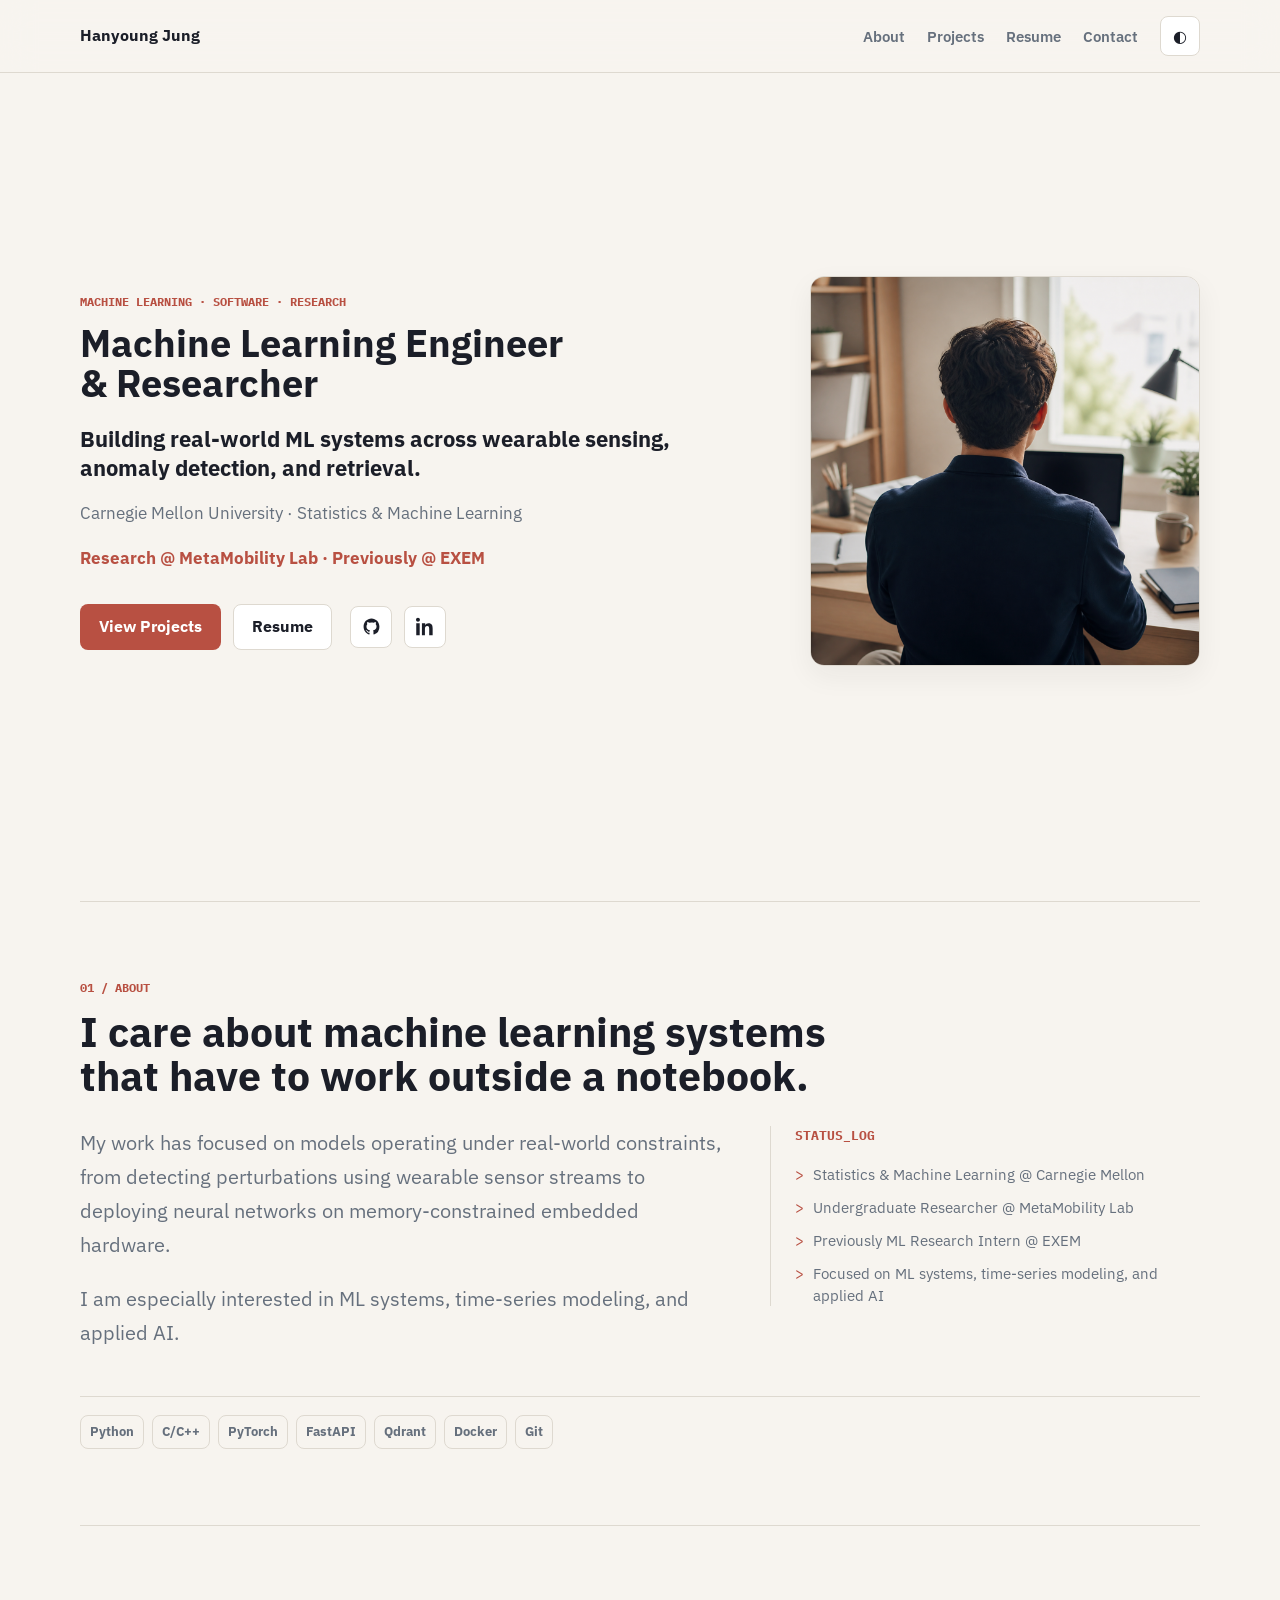
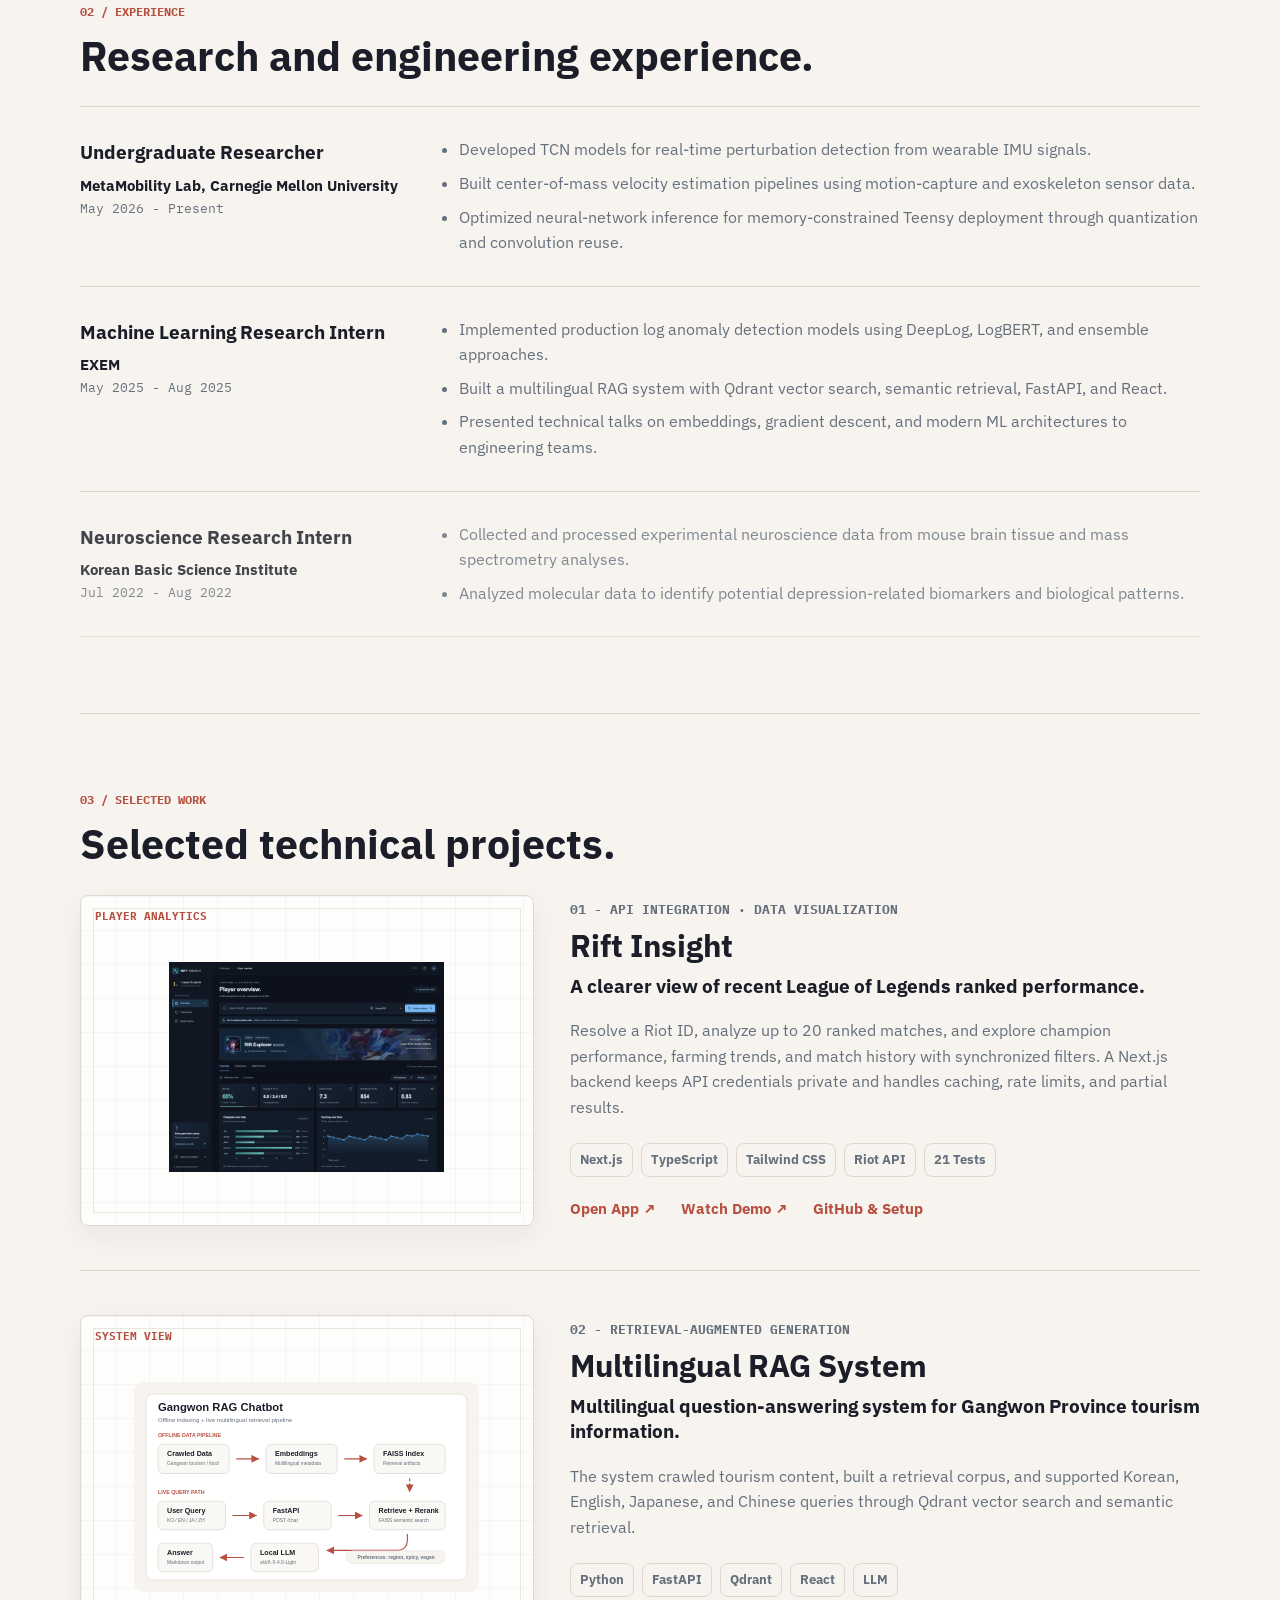
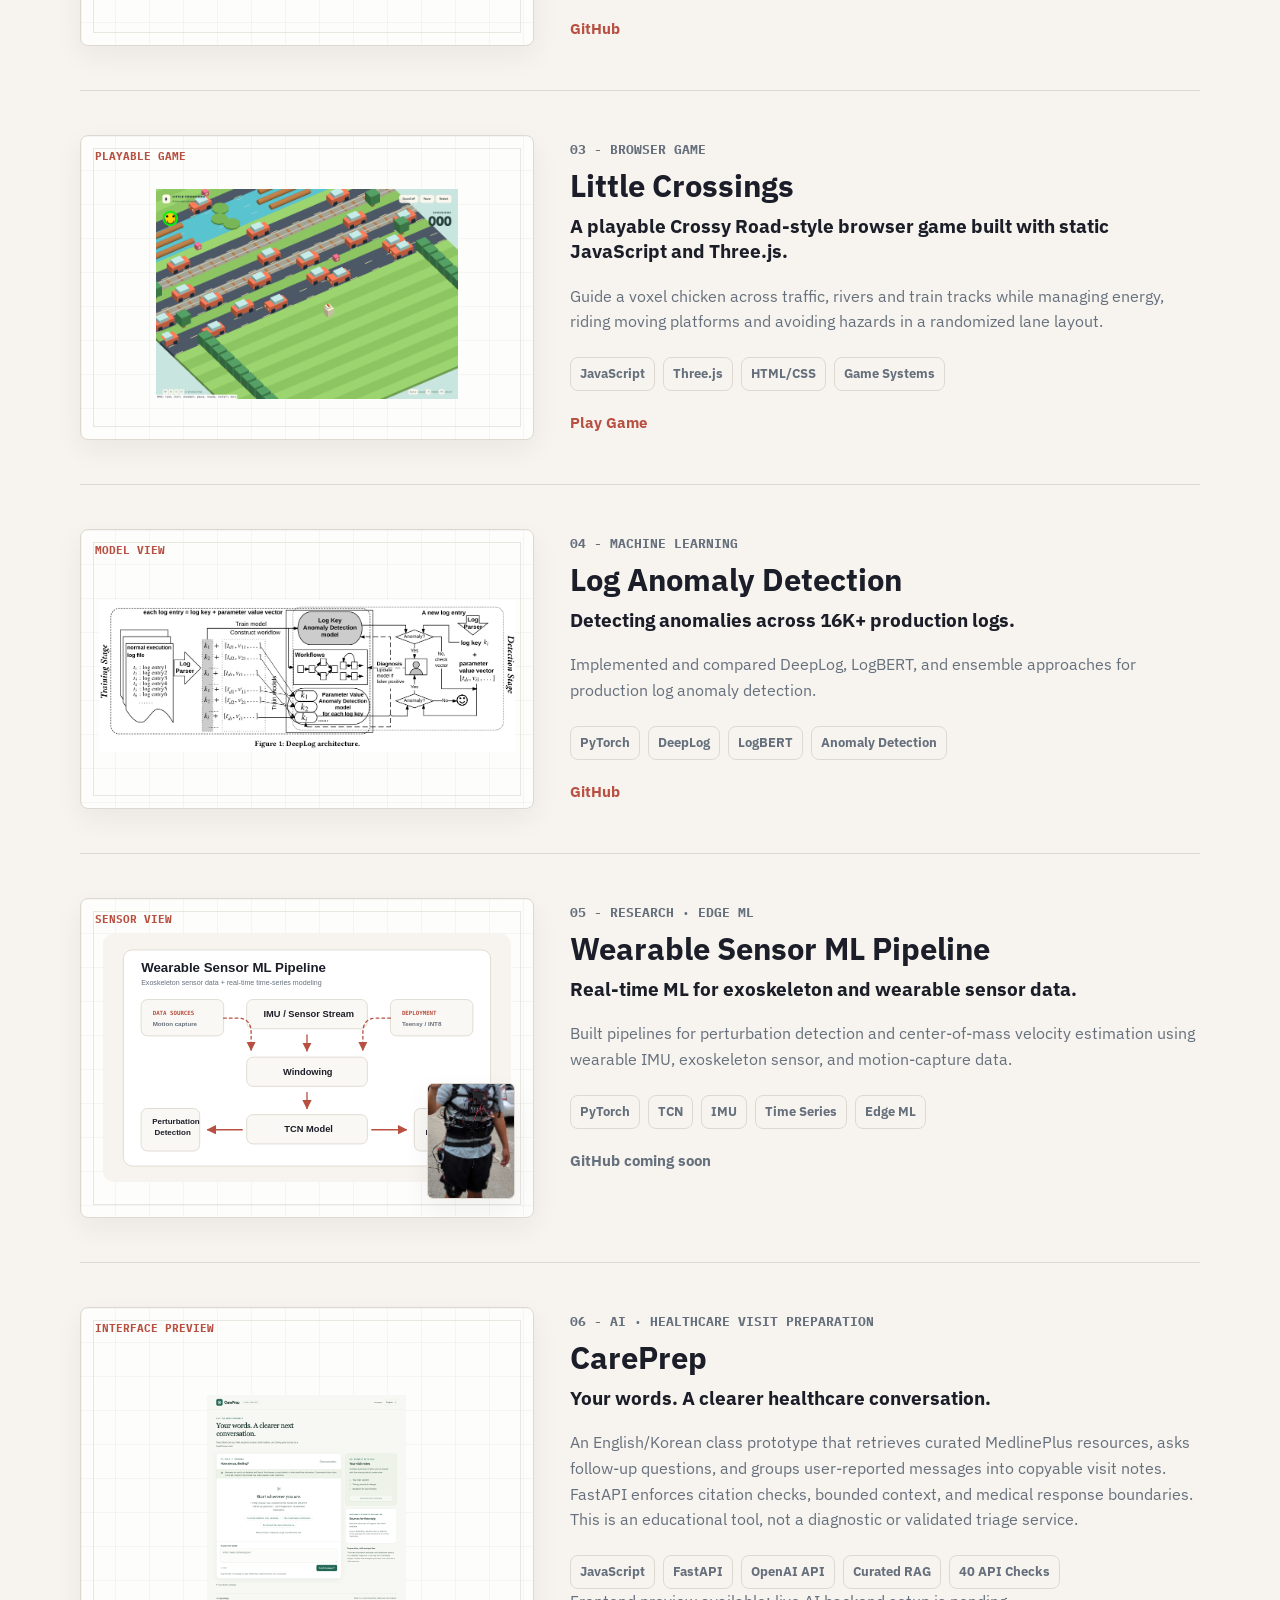
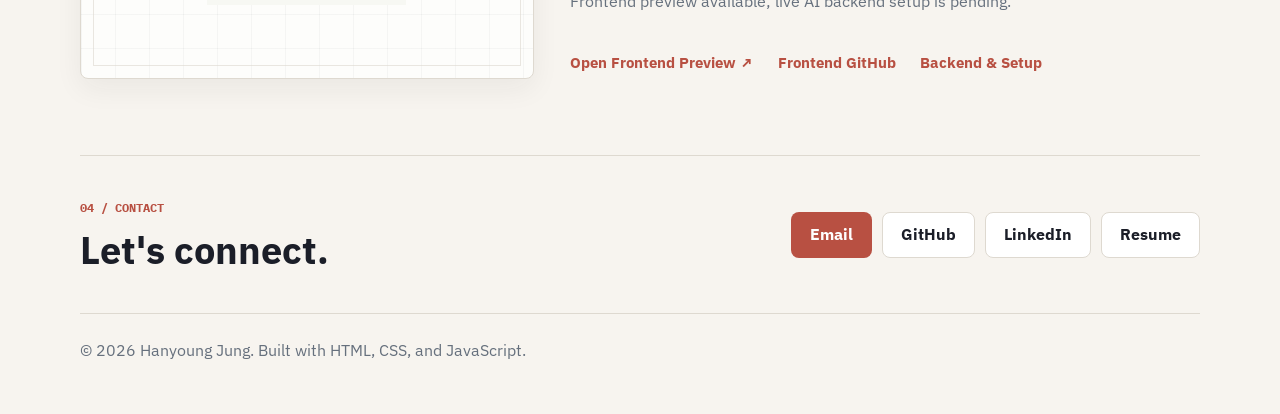
==== commit 4562d1e9: "Add CarePrep frontend preview and project repositories to portfolio" ====
--- a/index.html
+++ b/index.html
@@ -329,6 +329,29 @@
               <p class="project-link pending">GitHub coming soon</p>
             </div>
           </article>
+          <article class="featured-project" id="careprep">
+            <div class="project-visual" data-view-label="Interface Preview" aria-label="CarePrep interface preview">
+              <img src="assets/careprep-preview.png" alt="CarePrep bilingual symptom conversation and visit notes interface" loading="lazy" />
+            </div>
+            <div class="project-content">
+              <p class="project-index">06 - AI · Healthcare Visit Preparation</p>
+              <h3>CarePrep</h3>
+              <p class="project-lede">Your words. A clearer healthcare conversation.</p>
+              <p>
+                An English/Korean class prototype that retrieves curated MedlinePlus resources,
+                asks follow-up questions, and groups user-reported messages into copyable visit notes.
+                FastAPI enforces citation checks, bounded context, and medical response boundaries.
+                This is an educational tool, not a diagnostic or validated triage service.
+              </p>
+              <ul class="tech-list">
+                <li>JavaScript</li><li>FastAPI</li><li>OpenAI API</li><li>Curated RAG</li><li>40 API Checks</li>
+              </ul>
+              <p>Frontend preview available; live AI backend setup is pending.</p>
+              <a class="project-link" href="https://hyjung25.github.io/careprep-frontend/" target="_blank" rel="noreferrer" style="margin-right: 20px;">Open Frontend Preview ↗</a>
+              <a class="project-link" href="https://github.com/hyjung25/careprep-frontend" target="_blank" rel="noreferrer" style="margin-right: 20px;">Frontend GitHub</a>
+              <a class="project-link" href="https://github.com/hyjung25/careprep-backend" target="_blank" rel="noreferrer">Backend &amp; Setup</a>
+            </div>
+          </article>
         </div>
       </section>
 
